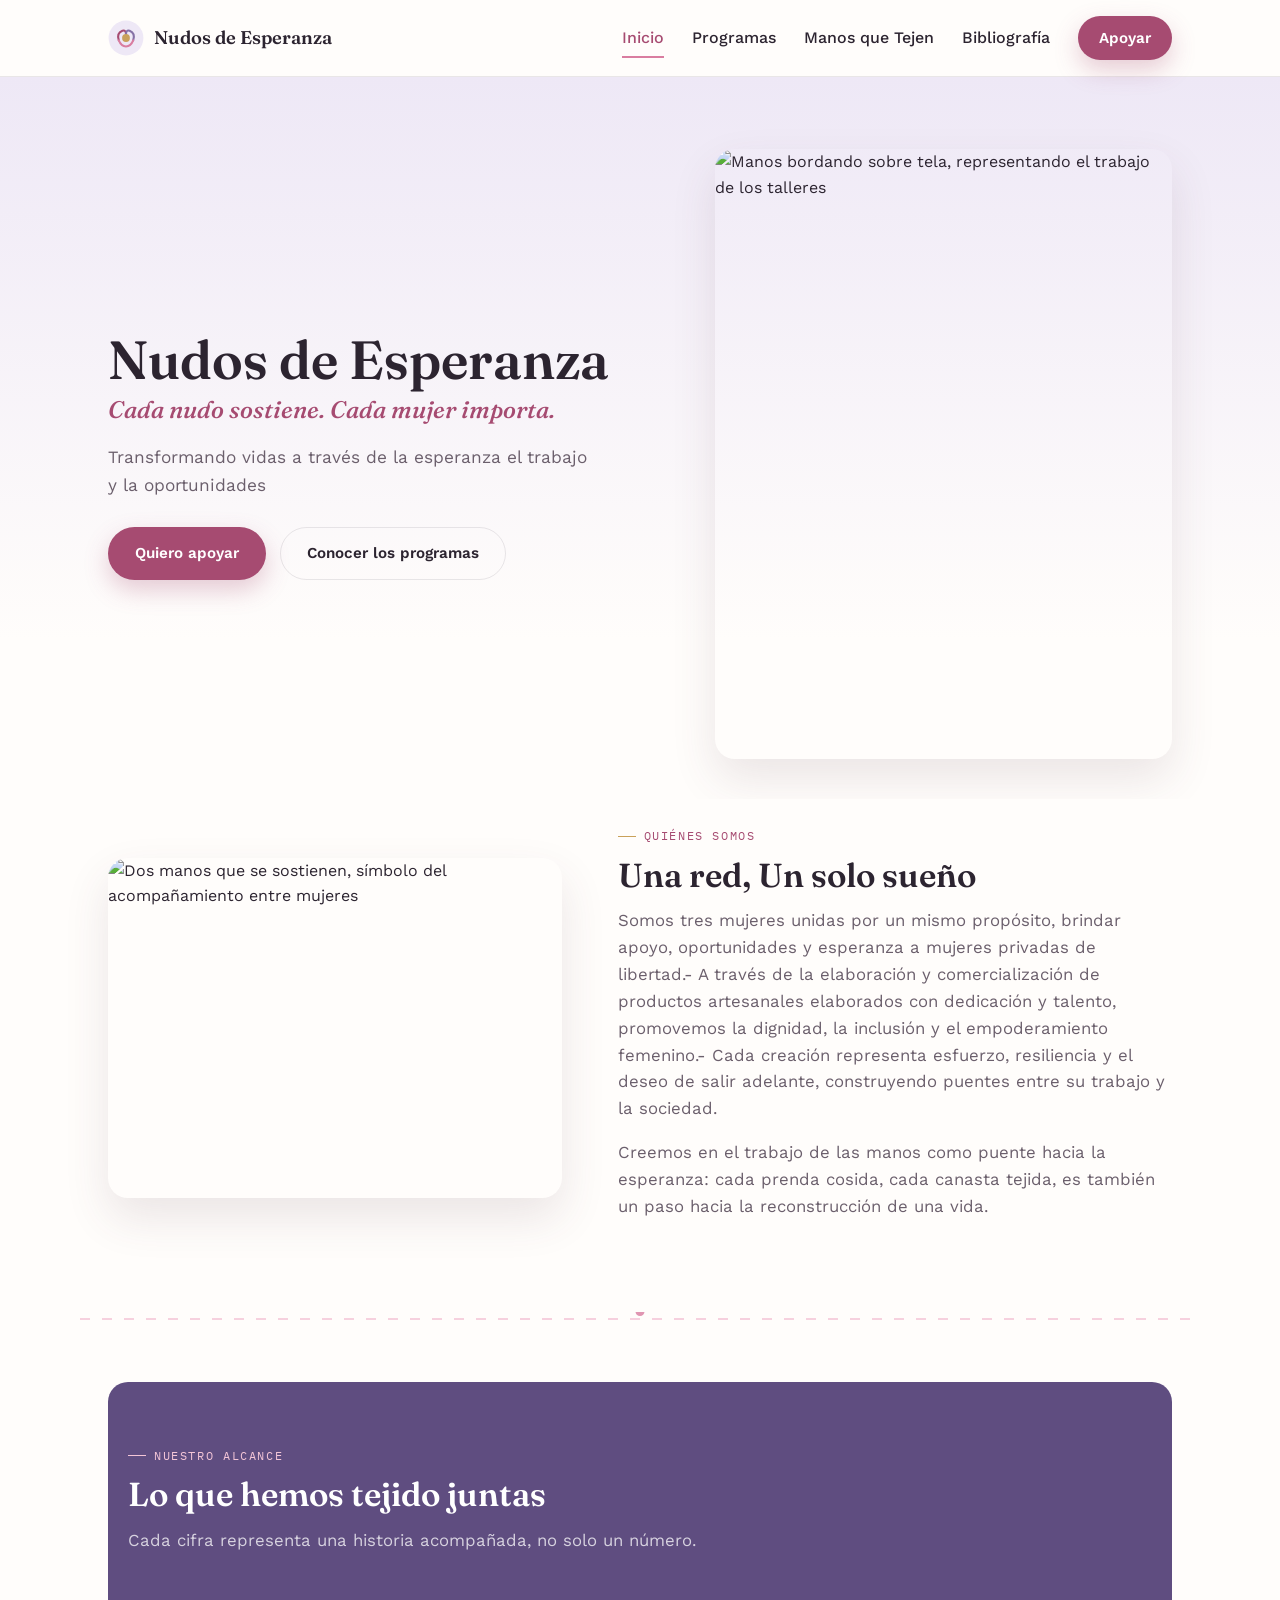
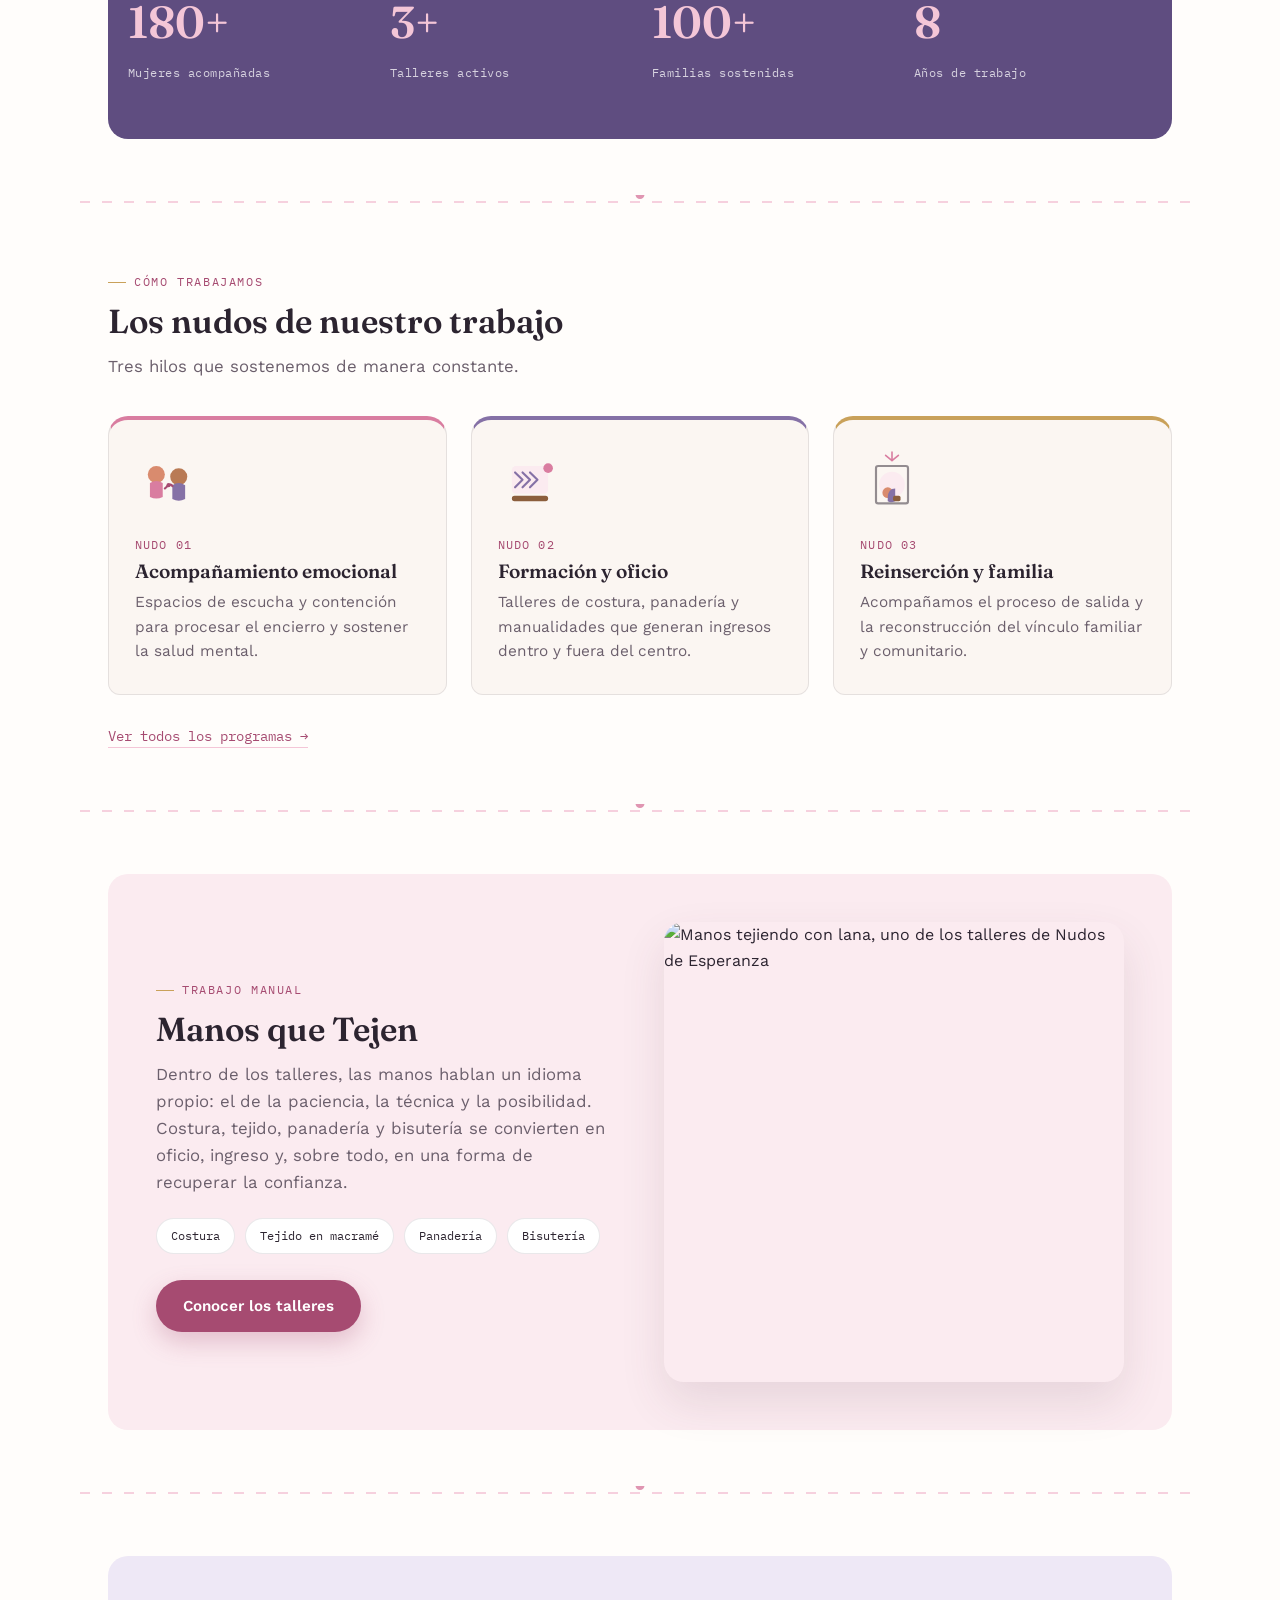
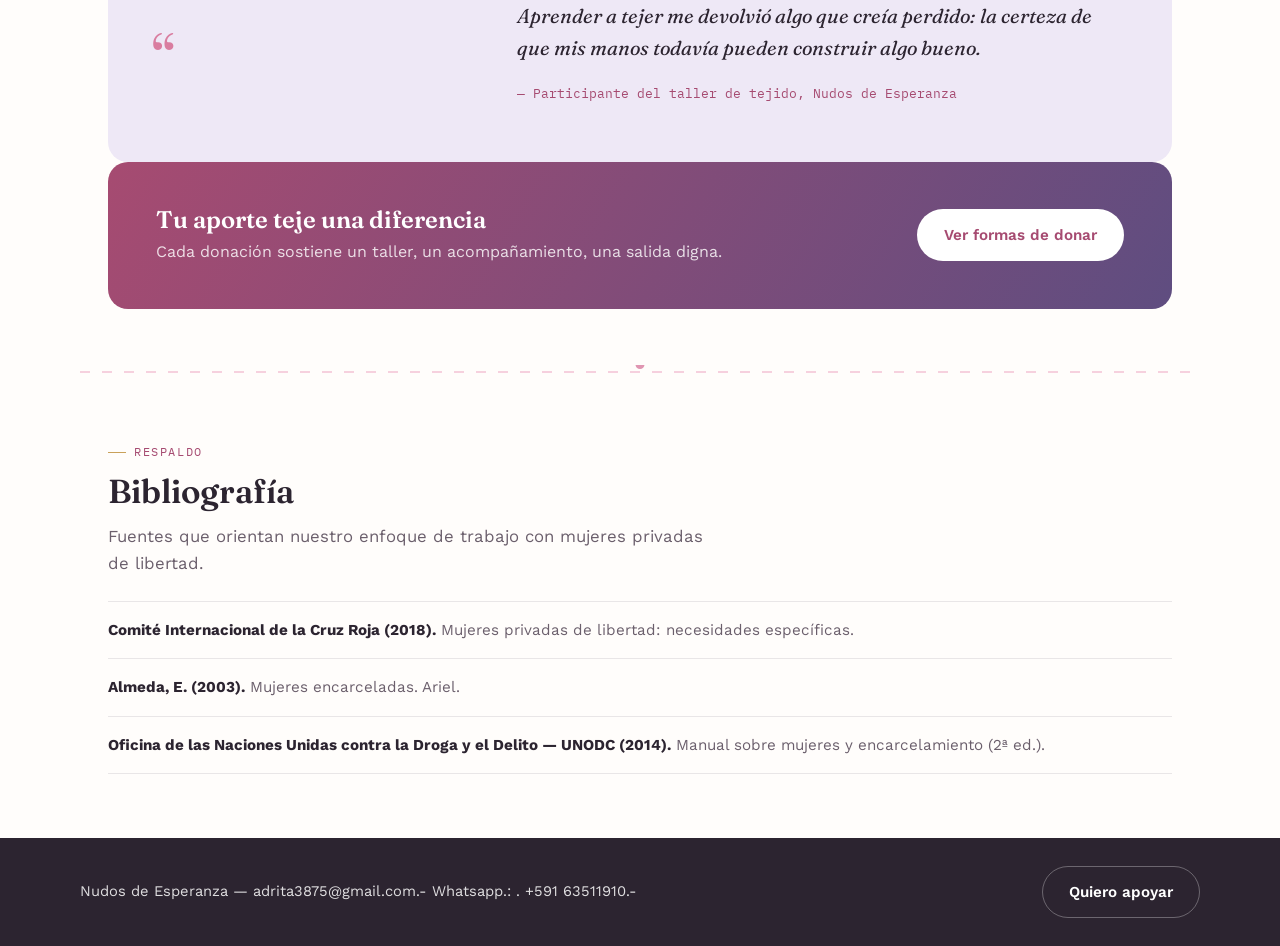
==== index.html @ c2dfce78 "se modifico otras lineas editables" ====
<!DOCTYPE html>
<html lang="es">
<head>
<meta charset="UTF-8">
<meta name="viewport" content="width=device-width, initial-scale=1.0">
<meta name="google-site-verification" content="ce14c3eb5388dcb8" />

<!-- ================================================================ -->
<!-- SEO BASICO: titulo y descripcion que Google muestra en resultados -->
<!-- ================================================================ -->
<title>Nudos de Esperanza | Fundación para mujeres privadas de libertad en Bolivia</title>
<meta name="description" content="Nudos de Esperanza acompaña a mujeres privadas de libertad en Bolivia con apoyo emocional, formación en oficios (costura, tejido, panadería) y reinserción familiar. Conoce nuestros programas y cómo apoyar.">
<meta name="language" content="es">
<link rel="canonical" href="https://estarossaxd.github.io/nudos-de-esperanza/">

<!-- ================================================================ -->
<!-- OPEN GRAPH: vista previa al compartir en WhatsApp/Facebook/etc.   -->
<!-- EDITA AQUI: cambia og:image por una foto propia cuando la tengas  -->
<!-- ================================================================ -->
<meta property="og:type" content="website">
<meta property="og:site_name" content="Nudos de Esperanza">
<meta property="og:title" content="Nudos de Esperanza | Fundación para mujeres privadas de libertad">
<meta property="og:description" content="Acompañamiento emocional, formación en oficios y reinserción familiar para mujeres privadas de libertad en Bolivia.">
<meta property="og:url" content="https://estarossaxd.github.io/nudos-de-esperanza/">
<meta property="og:image" content="https://images.pexels.com/photos/3838680/pexels-photo-3838680.jpeg?auto=compress&cs=tinysrgb&w=1200">
<meta property="og:locale" content="es_BO">

<meta name="twitter:card" content="summary_large_image">
<meta name="twitter:title" content="Nudos de Esperanza">
<meta name="twitter:description" content="Acompañamiento emocional, formación en oficios y reinserción familiar para mujeres privadas de libertad en Bolivia.">
<meta name="twitter:image" content="https://images.pexels.com/photos/3838680/pexels-photo-3838680.jpeg?auto=compress&cs=tinysrgb&w=1200">

<link rel="preconnect" href="https://fonts.googleapis.com">
<link rel="preconnect" href="https://fonts.gstatic.com" crossorigin>
<link href="https://fonts.googleapis.com/css2?family=Fraunces:ital,opsz,wght@0,9..144,400;0,9..144,600;0,9..144,700;1,9..144,500&family=Work+Sans:wght@400;500;600;700&family=IBM+Plex+Mono:wght@500&display=swap" rel="stylesheet">
<link rel="stylesheet" href="styles.css">

<!-- ================================================================ -->
<!-- DATOS ESTRUCTURADOS (JSON-LD): le dice a Google que esto es una   -->
<!-- organizacion sin fines de lucro. No afecta nada visual.            -->
<!-- EDITA AQUI: si tienes redes sociales, agregalas en "sameAs"        -->
<!-- ================================================================ -->
<script type="application/ld+json">
{
  "@context": "https://schema.org",
  "@type": "NGO",
  "name": "Nudos de Esperanza",
  "description": "Fundación que acompaña a mujeres privadas de libertad en Bolivia mediante apoyo emocional, formación en oficios y reinserción familiar.",
  "url": "https://estarossaxd.github.io/nudos-de-esperanza/",
  "areaServed": "Bolivia",
  "sameAs": []
}
</script>
</head>
<body>

<!-- ============================================================ -->
<!-- NAV SUPERIOR (aparece en todas las paginas) -->
<!-- ============================================================ -->
<nav class="topnav">
  <div class="wrap topnav-inner">
    <a href="index.html" class="topnav-logo"><svg class="logo-mark" viewBox="0 0 60 60" xmlns="http://www.w3.org/2000/svg" aria-hidden="true">
        <circle cx="30" cy="30" r="29" fill="var(--morado-tint)"/>
        <path d="M18,34 Q14,22 24,18 Q30,16 30,24" fill="none" stroke="var(--rosa-oscuro)" stroke-width="3.4" stroke-linecap="round"/>
        <path d="M42,34 Q46,22 36,18 Q30,16 30,24" fill="none" stroke="var(--morado)" stroke-width="3.4" stroke-linecap="round"/>
        <circle cx="30" cy="30" r="6.5" fill="var(--hilo)"/>
        <path d="M18,34 Q22,44 30,44 Q38,44 42,34" fill="none" stroke="var(--rosa)" stroke-width="3.4" stroke-linecap="round"/>
      </svg>
      Nudos de Esperanza</a>
    <button class="nav-toggle" aria-label="Abrir menu">
      <span></span><span></span><span></span>
    </button>
    <div class="topnav-links">
      <a href="index.html" class="active">Inicio</a>
      <a href="programas.html">Programas</a>
      <a href="manos.html">Manos que Tejen</a>
      <a href="index.html#bibliografia">Bibliografía</a>
      <a href="#" class="btn btn-primary" onclick="openApoyo(event)" style="padding:9px 20px;">Apoyar</a>
    </div>
  </div>
</nav>

<!-- ============================================================ -->
<!-- HERO -->
<!-- ============================================================ -->
<header class="hero">
  <div class="wrap hero-grid">
    <div>
      <h1>
        <span class="hero-title-main">Nudos de Esperanza</span>
        <span class="hero-title-sub">Cada nudo sostiene. Cada mujer importa.</span>
      </h1>
      <p class="hero-desc">Transformando vidas a través de la esperanza el trabajo y la oportunidades</p>
      <div class="hero-actions">
        <a href="#" class="btn btn-primary" onclick="openApoyo(event)">Quiero apoyar</a>
        <a href="programas.html" class="btn btn-ghost">Conocer los programas</a>
      </div>
    </div>
    <div class="hero-art photo-frame ratio-3-4">
      <!-- Foto: manos bordando sobre tela. Reemplaza el src por tu propia foto cuando la tengas -->
      <img src="https://images.pexels.com/photos/3838680/pexels-photo-3838680.jpeg?auto=compress&cs=tinysrgb&w=900" alt="Manos bordando sobre tela, representando el trabajo de los talleres">
    </div>
  </div>
</header>

<!-- ============================================================ -->
<!-- QUIENES SOMOS -->
<!-- ============================================================ -->
<section class="wrap">
  <div class="somos-grid">
    <div class="somos-art photo-frame ratio-4-3">
      <!-- Foto: dos manos que se sostienen, simbolo del acompañamiento -->
      <img src="https://images.pexels.com/photos/8129311/pexels-photo-8129311.jpeg?auto=compress&cs=tinysrgb&w=900" alt="Dos manos que se sostienen, símbolo del acompañamiento entre mujeres">
    </div>
    <div>
      <span class="eyebrow">Quiénes somos</span>
      <h2 class="section-title">Una red, Un solo sueño</h2>
      <!-- EDITA AQUI: escribe 2-3 parrafos sobre la mision, historia y vision de la organizacion -->
      <p class="section-lede">
        Somos tres mujeres unidas por un mismo propósito, brindar apoyo, oportunidades y esperanza a mujeres privadas de libertad.- 
        A través de la elaboración y comercialización de productos artesanales elaborados con dedicación y talento, promovemos la dignidad, la inclusión y el empoderamiento femenino.- 
        Cada creación representa esfuerzo, resiliencia y el deseo de salir adelante, construyendo puentes entre su trabajo y la sociedad.
      </p>
      <p class="section-lede">
        Creemos en el trabajo de las manos como puente hacia la esperanza: cada prenda cosida,
        cada canasta tejida, es también un paso hacia la reconstrucción de una vida.
      </p>
    </div>
  </div>
</section>

<hr class="divider wrap">

<!-- ============================================================ -->
<!-- IMPACTO EN NUMEROS -->
<!-- ============================================================ -->
<section class="wrap">
  <div class="stats-band wrap" style="max-width:100%;">
    <div class="wrap" style="padding:0 20px;">
      <span class="eyebrow">Nuestro alcance</span>
      <h2 class="section-title">Lo que hemos tejido juntas</h2>
      <p class="section-lede">Cada cifra representa una historia acompañada, no solo un número.</p>
      <div class="stats-grid">
        <!-- EDITA AQUI: actualiza las cifras de impacto -->
        <div class="stat-item">
          <div class="stat-num">180+</div>
          <div class="stat-label">Mujeres acompañadas</div>
        </div>
        <div class="stat-item">
          <div class="stat-num">3+</div>
          <div class="stat-label">Talleres activos</div>
        </div>
        <div class="stat-item">
          <div class="stat-num">100+</div>
          <div class="stat-label">Familias sostenidas</div>
        </div>
        <div class="stat-item">
          <div class="stat-num">8</div>
          <div class="stat-label">Años de trabajo</div>
        </div>
      </div>
    </div>
  </div>
</section>

<hr class="divider wrap">

<!-- ============================================================ -->
<!-- PROGRAMAS (vista previa — la lista completa esta en programas.html) -->
<!-- ============================================================ -->
<section class="wrap" id="programas">
  <span class="eyebrow">Cómo trabajamos</span>
  <h2 class="section-title">Los nudos de nuestro trabajo</h2>
  <p class="section-lede">Tres hilos que sostenemos de manera constante.</p>

  <div class="nudos-grid">

    <div class="nudo-card c1">
      <svg class="nudo-icon" viewBox="0 0 120 120" xmlns="http://www.w3.org/2000/svg">
        <circle cx="40" cy="46" r="16" fill="#D98B6E"/>
        <path d="M28,62 Q40,54 52,62 L52,88 Q40,94 28,88 Z" fill="var(--rosa)"/>
        <circle cx="82" cy="50" r="16" fill="#B97A55"/>
        <path d="M70,66 Q82,58 94,66 L94,92 Q82,98 70,92 Z" fill="var(--morado)"/>
        <path d="M56,72 Q68,60 70,68" fill="none" stroke="var(--rosa-oscuro)" stroke-width="4" stroke-linecap="round"/>
        <circle cx="63" cy="66" r="4" fill="var(--rosa-oscuro)"/>
      </svg>
      <span class="nudo-label">NUDO 01</span>
      <h3>Acompañamiento emocional</h3>
      <!-- EDITA AQUI -->
      <p>Espacios de escucha y contención para procesar el encierro y sostener la salud mental.</p>
    </div>

    <div class="nudo-card c2">
      <svg class="nudo-icon" viewBox="0 0 120 120" xmlns="http://www.w3.org/2000/svg">
        <rect x="26" y="30" width="68" height="52" rx="8" fill="var(--rosa-bebe-tint)"/>
        <path d="M32,42 L46,56 L32,70 M46,42 L60,56 L46,70 M60,42 L74,56 L60,70" fill="none" stroke="var(--morado)" stroke-width="4" stroke-linecap="round" stroke-linejoin="round"/>
        <rect x="26" y="86" width="68" height="10" rx="5" fill="#8B5E3C"/>
        <circle cx="94" cy="34" r="9" fill="var(--rosa)"/>
      </svg>
      <span class="nudo-label">NUDO 02</span>
      <h3>Formación y oficio</h3>
      <!-- EDITA AQUI -->
      <p>Talleres de costura, panadería y manualidades que generan ingresos dentro y fuera del centro.</p>
    </div>

    <div class="nudo-card c3">
      <svg class="nudo-icon" viewBox="0 0 120 120" xmlns="http://www.w3.org/2000/svg">
        <path d="M60,20 L60,4 M60,20 L48,10 M60,20 L72,10" fill="none" stroke="var(--rosa)" stroke-width="3" stroke-linecap="round"/>
        <rect x="30" y="30" width="60" height="70" rx="4" fill="none" stroke="var(--color-texto)" stroke-width="4" opacity="0.5"/>
        <circle cx="60" cy="65" r="24" fill="var(--rosa-bebe-tint)"/>
        <circle cx="52" cy="80" r="10" fill="#D98B6E"/>
        <path d="M52,90 Q52,72 66,72 L66,96 Q58,100 52,96 Z" fill="var(--morado)"/>
        <rect x="62" y="86" width="14" height="10" rx="3" fill="#8B5E3C"/>
      </svg>
      <span class="nudo-label">NUDO 03</span>
      <h3>Reinserción y familia</h3>
      <!-- EDITA AQUI -->
      <p>Acompañamos el proceso de salida y la reconstrucción del vínculo familiar y comunitario.</p>
    </div>

  </div>

  <p style="margin-top:28px;"><a href="programas.html" class="link-arrow">Ver todos los programas →</a></p>
</section>

<hr class="divider wrap">

<!-- ============================================================ -->
<!-- MANOS QUE TEJEN (vista previa — la pagina completa esta en manos.html) -->
<!-- ============================================================ -->
<section class="wrap">
  <div class="manos-band">
    <div>
      <span class="eyebrow">Trabajo manual</span>
      <h2 class="section-title">Manos que Tejen</h2>
      <p class="section-lede">
        Dentro de los talleres, las manos hablan un idioma propio: el de la paciencia, la técnica
        y la posibilidad. Costura, tejido, panadería y bisutería se convierten en oficio, ingreso
        y, sobre todo, en una forma de recuperar la confianza.
      </p>
      <div class="manos-chips">
        <span class="manos-chip">Costura</span>
        <span class="manos-chip">Tejido en macramé</span>
        <span class="manos-chip">Panadería</span>
        <span class="manos-chip">Bisutería</span>
      </div>
      <a href="manos.html" class="btn btn-primary">Conocer los talleres</a>
    </div>
    <div class="manos-art photo-frame ratio-1-1">
      <!-- Foto: manos tejiendo, vitrina de los talleres manuales -->
      <img src="https://images.pexels.com/photos/5709876/pexels-photo-5709876.jpeg?auto=compress&cs=tinysrgb&w=900" alt="Manos tejiendo con lana, uno de los talleres de Nudos de Esperanza">
    </div>
  </div>
</section>

<hr class="divider wrap">

<!-- ============================================================ -->
<!-- TESTIMONIO -->
<!-- ============================================================ -->
<section class="wrap">
  <div class="testimonio-card">
    <div class="testimonio-mark">“</div>
    <div>
      <!-- EDITA AQUI: reemplaza con un testimonio real (con consentimiento y anonimato si es necesario) -->
      <p class="testimonio-quote">Aprender a tejer me devolvió algo que creía perdido: la certeza de que mis manos todavía pueden construir algo bueno.</p>
      <p class="testimonio-attr">— Participante del taller de tejido, Nudos de Esperanza</p>
    </div>
  </div>
</section>

<!-- ============================================================ -->
<!-- CTA BAND -->
<!-- ============================================================ -->
<section class="wrap">
  <div class="cta-band">
    <div>
      <h2>Tu aporte teje una diferencia</h2>
      <p>Cada donación sostiene un taller, un acompañamiento, una salida digna.</p>
    </div>
    <a href="#" class="btn btn-primary" onclick="openApoyo(event)">Ver formas de donar</a>
  </div>
</section>

<hr class="divider wrap">

<!-- ============================================================ -->
<!-- BIBLIOGRAFIA -->
<!-- ============================================================ -->
<section class="wrap biblio" id="bibliografia">
  <span class="eyebrow">Respaldo</span>
  <h2 class="section-title">Bibliografía</h2>
  <p class="section-lede">Fuentes que orientan nuestro enfoque de trabajo con mujeres privadas de libertad.</p>
  <ul>
    <!-- EDITA AQUI: agrega o quita lineas <li> con tus fuentes en formato APA -->
    <li><strong>Comité Internacional de la Cruz Roja (2018).</strong> Mujeres privadas de libertad: necesidades específicas.</li>
    <li><strong>Almeda, E. (2003).</strong> Mujeres encarceladas. Ariel.</li>
    <li><strong>Oficina de las Naciones Unidas contra la Droga y el Delito — UNODC (2014).</strong> Manual sobre mujeres y encarcelamiento (2ª ed.).</li>
  </ul>
</section>

<!-- ============================================================ -->
<!-- FOOTER -->
<!-- ============================================================ -->
<footer>
  <div class="wrap footer-row">
    <!-- EDITA AQUI: correo o telefono de contacto -->
    <span>Nudos de Esperanza — adrita3875@gmail.com.- Whatsapp.: . +591 63511910.-</span>
    <a href="#" class="btn btn-ghost" onclick="openApoyo(event)">Quiero apoyar</a>
  </div>
</footer>

<!-- ============================================================ -->
<!-- MODAL: DONACIONES — pestañas Bolivia / Internacional          -->
<!-- ============================================================ -->
<div class="modal-overlay" id="apoyoModal" onclick="if(event.target===this) closeApoyo()">
  <div class="modal-box">
    <button class="modal-close" onclick="closeApoyo()" aria-label="Cerrar">&times;</button>
    <span class="eyebrow">Apoya la causa</span>
    <h2>Elige cómo donar</h2>
    <p class="section-lede">Cualquier aporte, grande o pequeño, sostiene nuestros programas.</p>

    <div class="tabs">
      <button class="tab-btn active" data-tab="bolivia" type="button">Desde Bolivia</button>
      <button class="tab-btn" data-tab="internacional" type="button">Desde el exterior</button>
    </div>

    <!-- ================================================ -->
    <!-- PESTAÑA 1: DONACIONES DESDE BOLIVIA (QR + cuenta bancaria) -->
    <!-- ================================================ -->
    <div class="tab-panel active" data-tab="bolivia">

      <!-- ================================================ -->
      <!-- ZONA EDITABLE #1: IMAGEN DEL QR (cuenta local)    -->
      <!-- Guarda tu imagen QR como "qr.png" en esta misma    -->
      <!-- carpeta y reemplaza el archivo. No toques el resto -->
      <!-- ================================================ -->
      <div class="qr-box">
        <img src="qr.jpg" alt="Código QR para donar desde Bolivia" onerror="this.style.display='none'; this.parentElement.innerHTML='<span style=&quot;font-size:0.75rem;color:#888;font-family:IBM Plex Mono, monospace; text-align:center;&quot;>Aquí va tu imagen<br>qr.png</span>'">
      </div>

      <!-- ================================================ -->
      <!-- ZONA EDITABLE #2: CUENTA BANCARIA LOCAL           -->
      <!-- Cambia solo el texto entre las etiquetas <span>    -->
      <!-- IMPORTANTE: esta misma info tambien esta en        -->
      <!-- programas.html y manos.html — cambia LOS TRES      -->
      <!-- archivos igual                                      -->
      <!-- ================================================ -->
      <div class="cuenta-item">
        <span class="eyebrow">Banco</span>
        <span class="valor">Banco Unión</span>
      </div>
      <div class="cuenta-item">
        <span class="eyebrow">Titular de la cuenta</span>
        <span class="valor">Fundación Nudos de Esperanza</span>
      </div>
      <div class="cuenta-item">
        <span class="eyebrow">Número de cuenta</span>
        <span class="valor">0000-0000-0000-0000</span>
        <button class="copy-btn" data-copy="0000-0000-0000-0000" type="button">Copiar número</button>
      </div>
      <!-- FIN ZONA EDITABLE #2 -->

      <p class="modal-note">También puedes donar en efectivo directamente en nuestras oficinas. Escríbenos a contacto@nudosdeesperanza.org para coordinar.</p>
    </div>

    <!-- ================================================ -->
    <!-- PESTAÑA 2: DONACIONES DESDE EL EXTERIOR (QR PayPal) -->
    <!-- ================================================ -->
    <div class="tab-panel" data-tab="internacional">

      <!-- ================================================ -->
      <!-- ZONA EDITABLE #3: IMAGEN DEL QR DE PAYPAL          -->
      <!-- Guarda tu imagen QR como "qr-paypal.png" en esta   -->
      <!-- misma carpeta y reemplaza el archivo.               -->
      <!-- ================================================ -->
      <div class="qr-box">
        <img src="qr-paypal.png" alt="Código QR de PayPal para donar desde el exterior" onerror="this.style.display='none'; this.parentElement.innerHTML='<span style=&quot;font-size:0.75rem;color:#888;font-family:IBM Plex Mono, monospace; text-align:center;&quot;>Aquí va tu imagen<br>qr-paypal.png</span>'">
      </div>

      <!-- ================================================ -->
      <!-- ZONA EDITABLE #4: ENLACE Y CORREO DE PAYPAL        -->
      <!-- Cambia solo el texto/enlace entre las etiquetas    -->
      <!-- IMPORTANTE: esta misma info tambien esta en        -->
      <!-- programas.html y manos.html — cambia LOS TRES      -->
      <!-- archivos igual                                      -->
      <!-- ================================================ -->
      <div class="cuenta-item">
        <span class="eyebrow">Plataforma</span>
        <span class="valor">PayPal</span>
      </div>
      <div class="cuenta-item">
        <span class="eyebrow">Correo asociado</span>
        <span class="valor">donaciones@nudosdeesperanza.org</span>
        <button class="copy-btn" data-copy="adrita3875@gmail.com" type="button">Copiar correo</button>
      </div>
      <div class="cuenta-item">
        <span class="eyebrow">Enlace directo</span>
        <a class="valor" href="https://www.paypal.com/donate" target="_blank" rel="noopener">paypal.com/donate/nudosdeesperanza</a>
      </div>
      <!-- FIN ZONA EDITABLE #4 -->

      <p class="modal-note">Ideal para donantes fuera de Bolivia. PayPal convierte automáticamente tu moneda local.</p>
    </div>

  </div>
</div>

<script src="script.js"></script>
</body>
</html>
---- styles.css ----
/* =============================================================
   NUDOS DE ESPERANZA — Hoja de estilos
   Paleta: rosa polvo + morado suave + toques dorado-hilo
   Tipografia: Fraunces (display) / Work Sans (cuerpo) / IBM Plex Mono (etiquetas)
   ============================================================= */

:root {
  --rosa: #d97da0;
  --rosa-oscuro: #a64b71;
  --rosa-bebe: #f4c6d7;
  --rosa-bebe-tint: #fbebf0;
  --morado: #8571a6;
  --morado-oscuro: #5f4d80;
  --morado-tint: #eee8f6;
  --hilo: #c9a15a;
  --color-texto: #2c2430;
  --color-texto-suave: #6b5f6c;
  --color-fondo: #fffdfb;
  --color-fondo-alt: #fbf6f2;
  --borde: rgba(44, 36, 48, 0.1);
  --sombra: 0 20px 45px rgba(93, 55, 74, 0.12);
  --radio: 20px;
  --radio-sm: 12px;
}

* { box-sizing: border-box; }

html { scroll-behavior: smooth; }

body {
  margin: 0;
  background: var(--color-fondo);
  color: var(--color-texto);
  font-family: "Work Sans", sans-serif;
  font-size: 16px;
  line-height: 1.6;
  -webkit-font-smoothing: antialiased;
}

h1, h2, h3 {
  font-family: "Fraunces", serif;
  font-weight: 600;
  margin: 0 0 0.4em;
  color: var(--color-texto);
  line-height: 1.15;
}

p { margin: 0 0 1em; }

a { color: var(--rosa-oscuro); text-decoration: none; }

img { max-width: 100%; display: block; }

.wrap {
  max-width: 1120px;
  margin: 0 auto;
  padding: 0 28px;
}

/* -------------------------------------------------- */
/* Elementos de marca: eyebrow + divisor de hilo       */
/* -------------------------------------------------- */
.eyebrow {
  display: inline-flex;
  align-items: center;
  gap: 8px;
  font-family: "IBM Plex Mono", monospace;
  font-size: 0.72rem;
  letter-spacing: 0.14em;
  text-transform: uppercase;
  color: var(--rosa-oscuro);
  margin-bottom: 10px;
}

.eyebrow::before {
  content: "";
  width: 18px;
  height: 1px;
  background: var(--hilo);
}

.section-title { font-size: clamp(1.7rem, 2.6vw, 2.4rem); }

.section-lede {
  max-width: 620px;
  color: var(--color-texto-suave);
  font-size: 1.05rem;
}

/* Divisor "de hilo": una linea punteada que imita una puntada de bordado */
.divider {
  border: none;
  height: 14px;
  margin: 56px auto;
  background-image: repeating-linear-gradient(
    to right,
    var(--rosa-bebe) 0 10px,
    transparent 10px 22px
  );
  background-position: center;
  background-repeat: repeat-x;
  background-size: auto 2px;
  position: relative;
  opacity: 0.8;
}
.divider::before {
  content: "";
  position: absolute;
  left: 50%;
  top: -5px;
  transform: translateX(-50%);
  width: 9px;
  height: 9px;
  border-radius: 50%;
  background: var(--rosa);
}

/* -------------------------------------------------- */
/* Botones                                             */
/* -------------------------------------------------- */
.btn {
  display: inline-flex;
  align-items: center;
  gap: 8px;
  font-family: "Work Sans", sans-serif;
  font-weight: 600;
  font-size: 0.95rem;
  padding: 13px 26px;
  border-radius: 999px;
  cursor: pointer;
  border: 1px solid transparent;
  transition: transform 0.15s ease, box-shadow 0.15s ease, background 0.15s ease, color 0.15s ease;
  white-space: nowrap;
}
.btn-primary {
  background: var(--rosa-oscuro);
  color: #fff;
  box-shadow: 0 10px 24px rgba(166, 75, 113, 0.28);
}
.btn-primary:hover { transform: translateY(-2px); box-shadow: 0 14px 30px rgba(166, 75, 113, 0.36); }
.btn-ghost {
  background: transparent;
  color: var(--color-texto);
  border-color: var(--borde);
}
.btn-ghost:hover { border-color: var(--rosa-oscuro); color: var(--rosa-oscuro); }

.link-arrow {
  font-family: "IBM Plex Mono", monospace;
  font-size: 0.85rem;
  color: var(--rosa-oscuro);
  border-bottom: 1px solid var(--rosa-bebe);
  padding-bottom: 2px;
}
.link-arrow:hover { border-color: var(--rosa-oscuro); }

/* -------------------------------------------------- */
/* Nav superior                                        */
/* -------------------------------------------------- */
.topnav {
  position: sticky;
  top: 0;
  z-index: 40;
  background: rgba(255, 253, 251, 0.92);
  backdrop-filter: blur(8px);
  border-bottom: 1px solid var(--borde);
}
.topnav-inner {
  display: flex;
  align-items: center;
  justify-content: space-between;
  padding: 16px 28px;
}
.topnav-logo {
  display: inline-flex;
  align-items: center;
  gap: 10px;
  font-family: "Fraunces", serif;
  font-weight: 600;
  font-size: 1.15rem;
  color: var(--color-texto);
  line-height: 1.1;
}
.logo-mark {
  width: 36px;
  height: 36px;
  flex-shrink: 0;
}

/* -------------------------------------------------- */
/* Fotografias: marco redondeado + sombra (estilo Alalay) */
/* -------------------------------------------------- */
.photo-frame {
  border-radius: var(--radio);
  overflow: hidden;
  box-shadow: var(--sombra);
  position: relative;
}
.photo-frame img {
  width: 100%;
  height: 100%;
  object-fit: cover;
  display: block;
}
.photo-frame.ratio-1-1 { aspect-ratio: 1 / 1; }
.photo-frame.ratio-4-3 { aspect-ratio: 4 / 3; }
.photo-frame.ratio-3-4 { aspect-ratio: 3 / 4; }
.topnav-links {
  display: flex;
  align-items: center;
  gap: 28px;
  font-weight: 500;
}
.topnav-links a:not(.btn) {
  color: var(--color-texto);
  position: relative;
  padding: 4px 0;
}
.topnav-links a:not(.btn)::after {
  content: "";
  position: absolute;
  left: 0; bottom: -3px;
  width: 0; height: 2px;
  background: var(--rosa);
  transition: width 0.2s ease;
}
.topnav-links a:not(.btn):hover::after,
.topnav-links a.active::after { width: 100%; }
.topnav-links a.active { color: var(--rosa-oscuro); }

.nav-toggle {
  display: none;
  background: none;
  border: none;
  cursor: pointer;
  padding: 6px;
}
.nav-toggle span {
  display: block;
  width: 24px;
  height: 2px;
  background: var(--color-texto);
  margin: 5px 0;
  transition: transform 0.2s ease, opacity 0.2s ease;
}

/* -------------------------------------------------- */
/* Hero                                                */
/* -------------------------------------------------- */
.hero {
  background: linear-gradient(180deg, var(--morado-tint) 0%, var(--color-fondo) 78%);
  padding: 72px 0 40px;
  overflow: hidden;
}
.hero-grid {
  display: grid;
  grid-template-columns: 1.1fr 0.9fr;
  gap: 48px;
  align-items: center;
}
.hero-title-main {
  display: block;
  font-size: clamp(2.2rem, 4.2vw, 3.4rem);
}
.hero-title-sub {
  display: block;
  font-style: italic;
  font-weight: 500;
  color: var(--rosa-oscuro);
  font-size: clamp(1.1rem, 2vw, 1.5rem);
  margin-top: 6px;
}
.hero-desc {
  max-width: 480px;
  color: var(--color-texto-suave);
  font-size: 1.08rem;
  margin-top: 20px;
}
.hero-actions {
  display: flex;
  gap: 14px;
  margin-top: 28px;
  flex-wrap: wrap;
}
.hero-art svg { width: 100%; height: auto; }

/* -------------------------------------------------- */
/* Quienes somos                                       */
/* -------------------------------------------------- */
.somos-grid {
  display: grid;
  grid-template-columns: 0.9fr 1.1fr;
  gap: 56px;
  align-items: center;
  padding: 20px 0;
}
.somos-art svg { width: 100%; height: auto; }

/* -------------------------------------------------- */
/* Estadisticas / impacto (estilo "Alcances")          */
/* -------------------------------------------------- */
.stats-band {
  background: var(--morado-oscuro);
  color: #fff;
  padding: 56px 0;
  border-radius: var(--radio);
}
.stats-band .eyebrow { color: var(--rosa-bebe); }
.stats-band .eyebrow::before { background: var(--rosa-bebe); }
.stats-band h2 { color: #fff; }
.stats-band .section-lede { color: rgba(255,255,255,0.75); }
.stats-grid {
  margin-top: 32px;
  display: grid;
  grid-template-columns: repeat(4, 1fr);
  gap: 24px;
}
.stat-item { text-align: left; }
.stat-num {
  font-family: "Fraunces", serif;
  font-size: clamp(2.1rem, 3.5vw, 2.8rem);
  color: var(--rosa-bebe);
  font-weight: 600;
}
.stat-label {
  font-family: "IBM Plex Mono", monospace;
  font-size: 0.78rem;
  letter-spacing: 0.04em;
  color: rgba(255,255,255,0.75);
  margin-top: 6px;
}

/* -------------------------------------------------- */
/* Nudos / programas cards                             */
/* -------------------------------------------------- */
.nudos-grid {
  margin-top: 36px;
  display: grid;
  grid-template-columns: repeat(3, 1fr);
  gap: 24px;
}
.nudo-card {
  background: var(--color-fondo-alt);
  border: 1px solid var(--borde);
  border-radius: var(--radio);
  padding: 30px 26px;
  position: relative;
  transition: transform 0.2s ease, box-shadow 0.2s ease;
}
.nudo-card:hover { transform: translateY(-4px); box-shadow: var(--sombra); }
.nudo-icon { width: 64px; height: 64px; margin-bottom: 14px; }
.nudo-label {
  font-family: "IBM Plex Mono", monospace;
  font-size: 0.72rem;
  letter-spacing: 0.1em;
  color: var(--rosa-oscuro);
  display: block;
  margin-bottom: 6px;
}
.nudo-card h3 { font-size: 1.2rem; }
.nudo-card p { color: var(--color-texto-suave); font-size: 0.96rem; margin-bottom: 0; }
.nudo-card.c1 { border-top: 4px solid var(--rosa); border-radius: var(--radio) var(--radio) var(--radio-sm) var(--radio-sm); }
.nudo-card.c2 { border-top: 4px solid var(--morado); border-radius: var(--radio) var(--radio) var(--radio-sm) var(--radio-sm); }
.nudo-card.c3 { border-top: 4px solid var(--hilo); border-radius: var(--radio) var(--radio) var(--radio-sm) var(--radio-sm); }

/* -------------------------------------------------- */
/* Manos — vitrina de talleres manuales (preview)      */
/* -------------------------------------------------- */
.manos-band {
  display: grid;
  grid-template-columns: 1fr 1fr;
  gap: 48px;
  align-items: center;
  background: var(--rosa-bebe-tint);
  border-radius: var(--radio);
  padding: 48px;
}
.manos-band .section-lede { max-width: 100%; }
.manos-chips {
  display: flex;
  flex-wrap: wrap;
  gap: 10px;
  margin: 22px 0 26px;
}
.manos-chip {
  font-family: "IBM Plex Mono", monospace;
  font-size: 0.78rem;
  background: #fff;
  border: 1px solid var(--borde);
  padding: 7px 14px;
  border-radius: 999px;
  color: var(--color-texto);
}
.manos-art svg { width: 100%; height: auto; }

/* -------------------------------------------------- */
/* Testimonios                                         */
/* -------------------------------------------------- */
.testimonio-card {
  background: var(--morado-tint);
  border-radius: var(--radio);
  padding: 44px;
  display: grid;
  grid-template-columns: 0.35fr 0.65fr;
  gap: 36px;
  align-items: center;
}
.testimonio-mark {
  font-family: "Fraunces", serif;
  font-size: 4rem;
  color: var(--rosa);
  line-height: 1;
}
.testimonio-quote {
  font-family: "Fraunces", serif;
  font-style: italic;
  font-size: 1.25rem;
  color: var(--color-texto);
}
.testimonio-attr {
  margin-top: 16px;
  font-family: "IBM Plex Mono", monospace;
  font-size: 0.8rem;
  color: var(--rosa-oscuro);
}

/* -------------------------------------------------- */
/* CTA band                                            */
/* -------------------------------------------------- */
.cta-band {
  background: linear-gradient(120deg, var(--rosa-oscuro), var(--morado-oscuro));
  color: #fff;
  border-radius: var(--radio);
  padding: 44px 48px;
  display: flex;
  align-items: center;
  justify-content: space-between;
  gap: 24px;
  flex-wrap: wrap;
}
.cta-band h2 { color: #fff; margin-bottom: 6px; }
.cta-band p { color: rgba(255,255,255,0.82); margin: 0; }
.cta-band .btn-primary { background: #fff; color: var(--rosa-oscuro); box-shadow: none; }
.cta-band .btn-primary:hover { background: var(--rosa-bebe-tint); }

/* -------------------------------------------------- */
/* Bibliografia                                        */
/* -------------------------------------------------- */
.biblio ul { list-style: none; padding: 0; margin: 24px 0 0; }
.biblio li {
  padding: 16px 0;
  border-top: 1px solid var(--borde);
  color: var(--color-texto-suave);
  font-size: 0.95rem;
}
.biblio li:last-child { border-bottom: 1px solid var(--borde); }
.biblio li b, .biblio li strong { color: var(--color-texto); }

/* -------------------------------------------------- */
/* Footer                                              */
/* -------------------------------------------------- */
footer {
  background: var(--color-texto);
  color: rgba(255,255,255,0.85);
  margin-top: 64px;
}
.footer-row {
  display: flex;
  align-items: center;
  justify-content: space-between;
  gap: 16px;
  padding: 28px 0;
  flex-wrap: wrap;
  font-size: 0.92rem;
}
footer .btn-ghost { color: #fff; border-color: rgba(255,255,255,0.3); }
footer .btn-ghost:hover { border-color: var(--rosa-bebe); color: var(--rosa-bebe); }

/* -------------------------------------------------- */
/* Modal de apoyo / donaciones (con pestanas Bolivia / Internacional) */
/* -------------------------------------------------- */
.modal-overlay {
  position: fixed;
  inset: 0;
  background: rgba(44, 36, 48, 0.55);
  display: none;
  align-items: center;
  justify-content: center;
  padding: 20px;
  z-index: 100;
}
.modal-overlay.open { display: flex; }
.modal-box {
  background: #fff;
  border-radius: var(--radio);
  padding: 36px;
  max-width: 460px;
  width: 100%;
  max-height: 90vh;
  overflow-y: auto;
  position: relative;
  box-shadow: 0 30px 60px rgba(44, 36, 48, 0.3);
}
.modal-close {
  position: absolute;
  top: 18px; right: 18px;
  background: var(--color-fondo-alt);
  border: none;
  width: 34px; height: 34px;
  border-radius: 50%;
  font-size: 1.3rem;
  line-height: 1;
  cursor: pointer;
  color: var(--color-texto-suave);
}
.modal-close:hover { background: var(--rosa-bebe-tint); color: var(--rosa-oscuro); }

.tabs {
  display: flex;
  gap: 6px;
  background: var(--color-fondo-alt);
  border-radius: 999px;
  padding: 4px;
  margin: 20px 0 24px;
}
.tab-btn {
  flex: 1;
  border: none;
  background: transparent;
  padding: 10px 12px;
  border-radius: 999px;
  font-family: "Work Sans", sans-serif;
  font-weight: 600;
  font-size: 0.85rem;
  cursor: pointer;
  color: var(--color-texto-suave);
  transition: background 0.15s ease, color 0.15s ease;
}
.tab-btn.active {
  background: var(--rosa-oscuro);
  color: #fff;
}
.tab-panel { display: none; }
.tab-panel.active { display: block; }

.qr-box {
  width: 190px;
  height: 190px;
  margin: 0 auto 20px;
  border-radius: var(--radio-sm);
  border: 1.5px dashed var(--rosa-bebe);
  display: flex;
  align-items: center;
  justify-content: center;
  overflow: hidden;
  background: var(--color-fondo-alt);
}
.qr-box img { width: 100%; height: 100%; object-fit: contain; }

.cuenta-item {
  display: flex;
  flex-direction: column;
  gap: 3px;
  padding: 12px 0;
  border-top: 1px solid var(--borde);
}
.cuenta-item:last-child { padding-bottom: 0; }
.cuenta-item .eyebrow { margin-bottom: 0; }
.cuenta-item .valor { font-weight: 600; font-size: 1rem; }

.copy-btn {
  margin-top: 4px;
  align-self: flex-start;
  background: none;
  border: none;
  font-family: "IBM Plex Mono", monospace;
  font-size: 0.72rem;
  color: var(--rosa-oscuro);
  cursor: pointer;
  padding: 0;
  text-decoration: underline;
}

.modal-note {
  margin-top: 18px;
  font-size: 0.82rem;
  color: var(--color-texto-suave);
  background: var(--morado-tint);
  padding: 12px 14px;
  border-radius: var(--radio-sm);
}

/* -------------------------------------------------- */
/* Pagina interna generica (programas.html / manos.html) */
/* -------------------------------------------------- */
.page-hero {
  background: var(--morado-tint);
  padding: 64px 0 48px;
  text-align: left;
}
.page-hero .section-lede { max-width: 680px; }

.detalle-grid {
  display: grid;
  grid-template-columns: 0.4fr 0.6fr;
  gap: 40px;
  padding: 48px 0;
  align-items: start;
  border-top: 1px solid var(--borde);
}
.detalle-grid:first-of-type { border-top: none; }
.detalle-num {
  font-family: "Fraunces", serif;
  font-style: italic;
  font-size: 3rem;
  color: var(--rosa-bebe);
}
.detalle-grid h3 { font-size: 1.4rem; }
.detalle-list {
  margin: 16px 0 0;
  padding: 0;
  list-style: none;
}
.detalle-list li {
  padding-left: 22px;
  position: relative;
  margin-bottom: 10px;
  color: var(--color-texto-suave);
}
.detalle-list li::before {
  content: "";
  position: absolute;
  left: 0; top: 9px;
  width: 8px; height: 8px;
  border-radius: 50%;
  background: var(--rosa);
}

.galeria-grid {
  display: grid;
  grid-template-columns: repeat(4, 1fr);
  gap: 20px;
  margin-top: 32px;
}
.galeria-item {
  background: var(--color-fondo-alt);
  border: 1px solid var(--borde);
  border-radius: var(--radio-sm);
  aspect-ratio: 4/3;
  overflow: hidden;
  position: relative;
}
.galeria-item svg { width: 100%; height: 100%; }
.galeria-item img { width: 100%; height: 100%; object-fit: cover; display: block; transition: transform 0.3s ease; }
.galeria-item:hover img { transform: scale(1.06); }
.galeria-item span {
  position: absolute;
  left: 0; right: 0; bottom: 0;
  padding: 10px 14px;
  background: linear-gradient(0deg, rgba(44,36,48,0.72), transparent);
  color: #fff;
  font-family: "IBM Plex Mono", monospace;
  font-size: 0.72rem;
  letter-spacing: 0.06em;
  text-transform: uppercase;
}

/* Miniatura de foto junto a cada nudo/detalle numerado */
.detalle-photo {
  border-radius: var(--radio-sm);
  overflow: hidden;
  box-shadow: var(--sombra);
  aspect-ratio: 4/3;
  margin-top: 16px;
}
.detalle-photo img { width: 100%; height: 100%; object-fit: cover; display: block; }

.horario-table {
  width: 100%;
  border-collapse: collapse;
  margin-top: 24px;
  font-size: 0.95rem;
}
.horario-table th, .horario-table td {
  text-align: left;
  padding: 12px 14px;
  border-bottom: 1px solid var(--borde);
}
.horario-table th {
  font-family: "IBM Plex Mono", monospace;
  font-size: 0.72rem;
  letter-spacing: 0.06em;
  text-transform: uppercase;
  color: var(--rosa-oscuro);
}

/* -------------------------------------------------- */
/* Responsive                                          */
/* -------------------------------------------------- */
@media (max-width: 860px) {
  .hero-grid, .somos-grid, .manos-band, .testimonio-card, .detalle-grid {
    grid-template-columns: 1fr;
  }
  .hero-art, .somos-art { order: -1; max-width: 280px; margin: 0 auto; }
  .stats-grid { grid-template-columns: repeat(2, 1fr); }
  .nudos-grid { grid-template-columns: 1fr; }
  .galeria-grid { grid-template-columns: repeat(2, 1fr); }
  .detalle-grid > div:first-child { display: flex; align-items: center; gap: 16px; }
  .detalle-photo { width: 120px; flex-shrink: 0; margin-top: 0; }
  .cta-band { flex-direction: column; align-items: flex-start; }

  .nav-toggle { display: block; }
  .topnav-links {
    position: absolute;
    top: 100%; left: 0; right: 0;
    background: var(--color-fondo);
    border-bottom: 1px solid var(--borde);
    flex-direction: column;
    align-items: flex-start;
    padding: 20px 28px 26px;
    gap: 16px;
    display: none;
  }
  .topnav-links.open { display: flex; }
  .topnav-inner { position: relative; }
}

@media (max-width: 560px) {
  .stats-grid { grid-template-columns: 1fr 1fr; }
  .testimonio-card { padding: 30px; }
  .testimonio-mark { font-size: 3rem; }
  .cta-band, .manos-band { padding: 32px 24px; }
  .modal-box { padding: 26px; }
  .galeria-grid { grid-template-columns: 1fr; }
}

@media (prefers-reduced-motion: reduce) {
  * { transition: none !important; scroll-behavior: auto !important; }
}

:focus-visible {
  outline: 2px solid var(--rosa-oscuro);
  outline-offset: 3px;
}
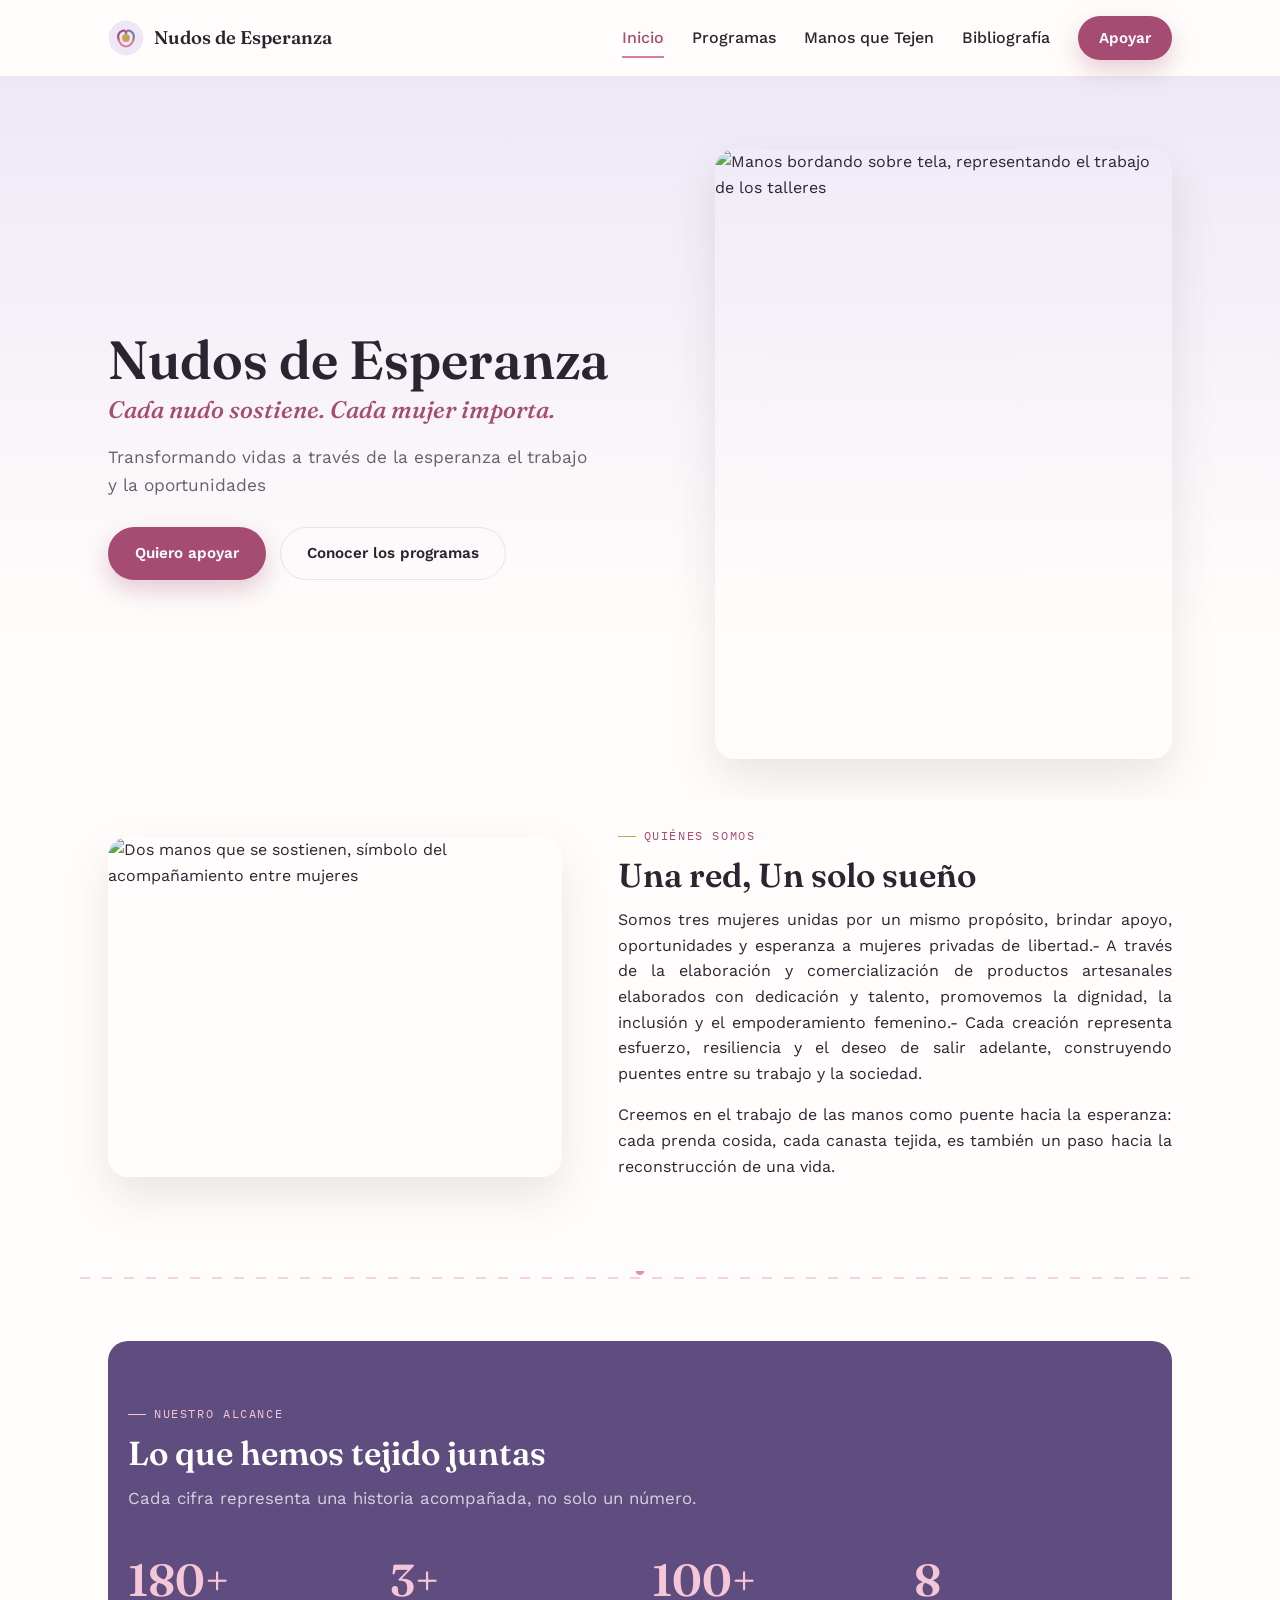
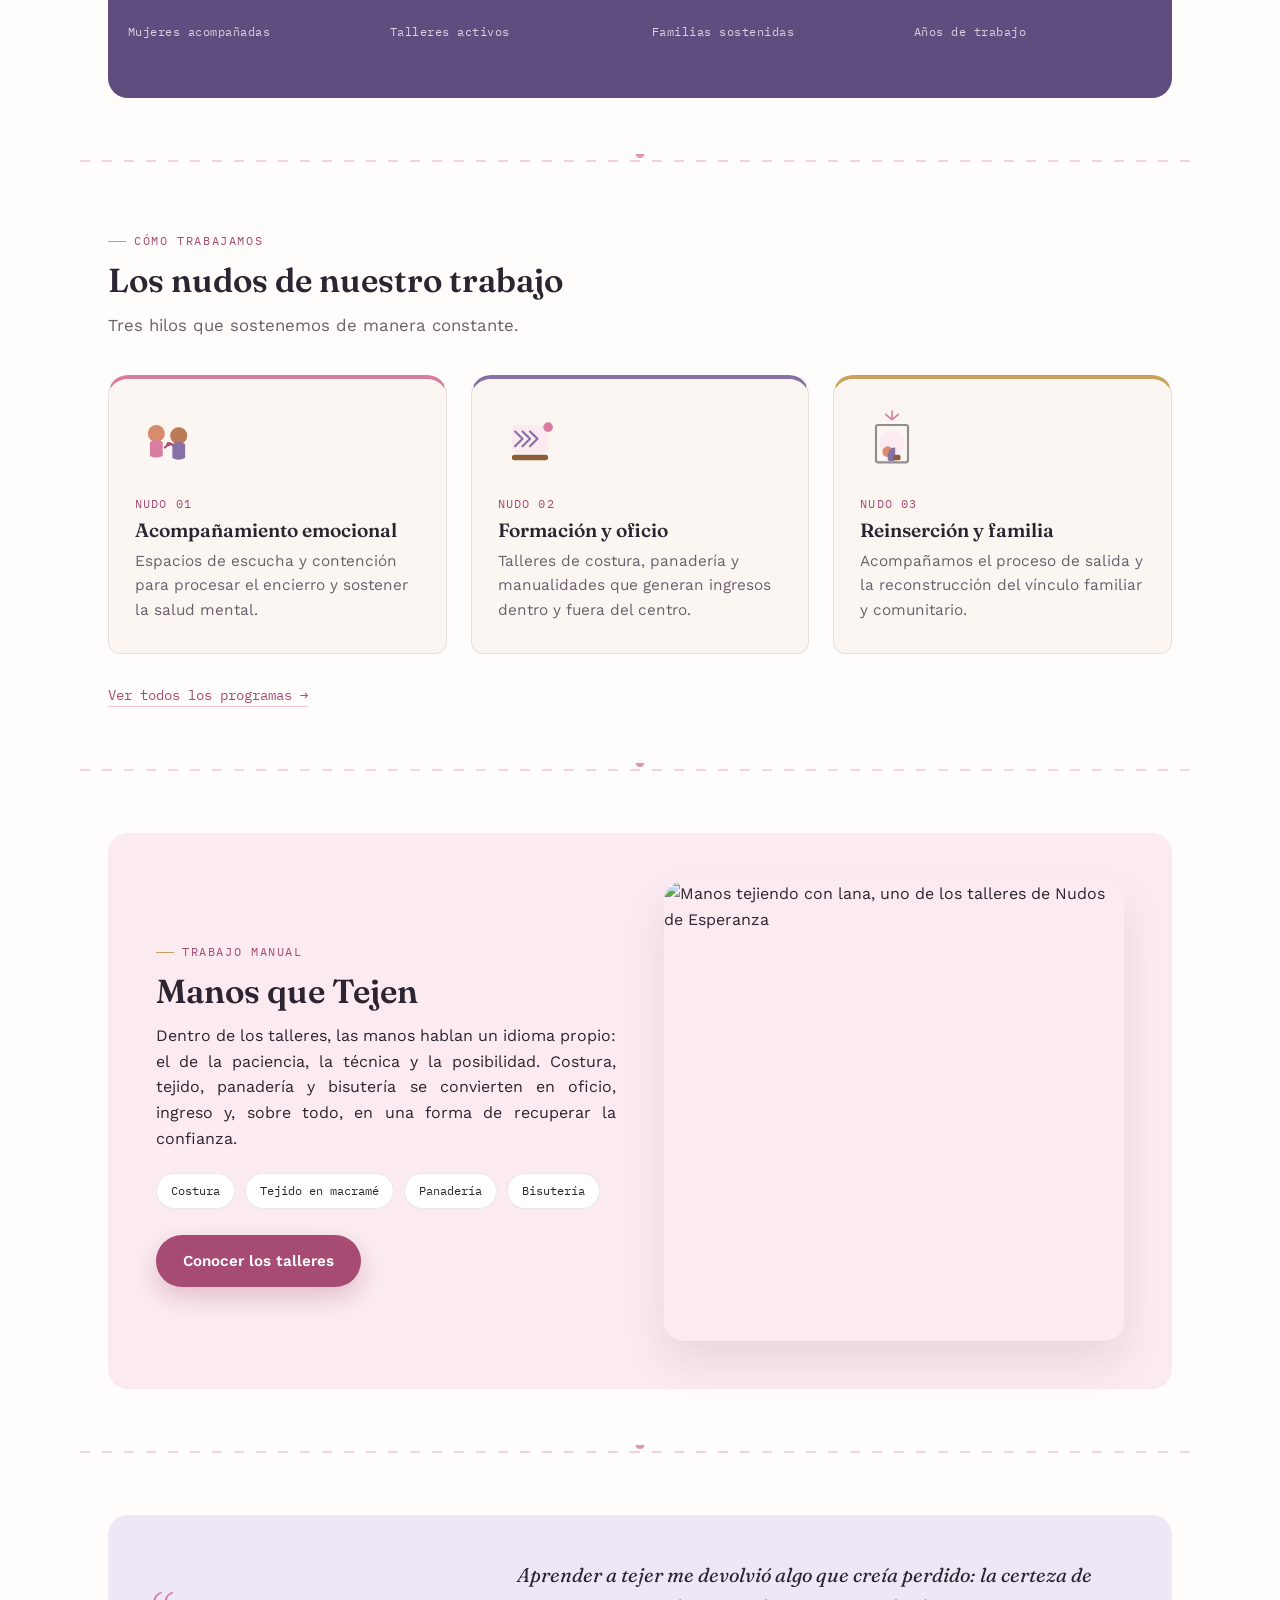
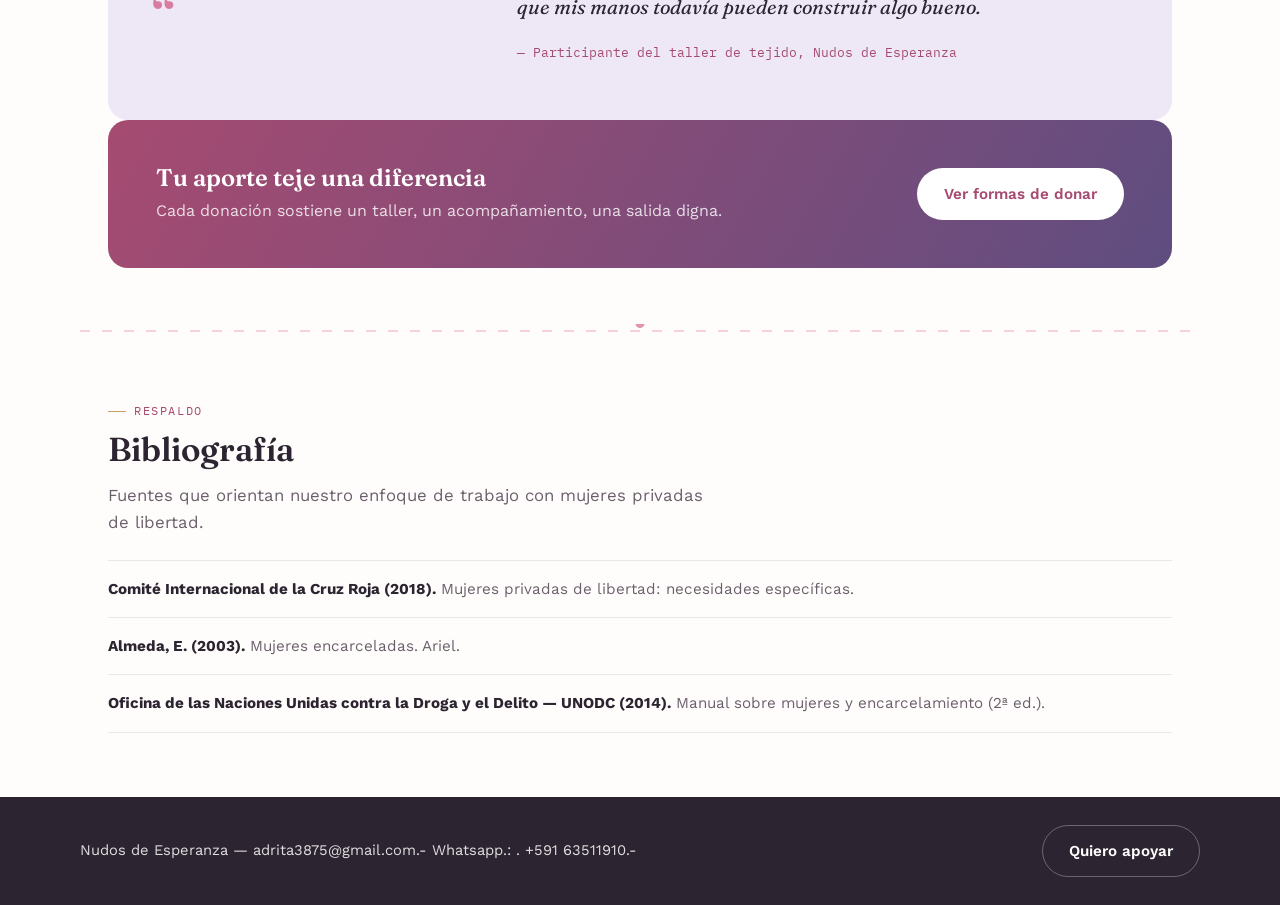
==== commit fb69b2d5: "se a justificado las lineas" ====
--- a/index.html
+++ b/index.html
@@ -116,12 +116,12 @@
       <span class="eyebrow">Quiénes somos</span>
       <h2 class="section-title">Una red, Un solo sueño</h2>
       <!-- EDITA AQUI: escribe 2-3 parrafos sobre la mision, historia y vision de la organizacion -->
-      <p class="section-lede">
+      <p style="text-align: justify;">
         Somos tres mujeres unidas por un mismo propósito, brindar apoyo, oportunidades y esperanza a mujeres privadas de libertad.- 
         A través de la elaboración y comercialización de productos artesanales elaborados con dedicación y talento, promovemos la dignidad, la inclusión y el empoderamiento femenino.- 
         Cada creación representa esfuerzo, resiliencia y el deseo de salir adelante, construyendo puentes entre su trabajo y la sociedad.
       </p>
-      <p class="section-lede">
+      <p style="text-align: justify;">
         Creemos en el trabajo de las manos como puente hacia la esperanza: cada prenda cosida,
         cada canasta tejida, es también un paso hacia la reconstrucción de una vida.
       </p>
@@ -233,7 +233,7 @@
     <div>
       <span class="eyebrow">Trabajo manual</span>
       <h2 class="section-title">Manos que Tejen</h2>
-      <p class="section-lede">
+      <p style="text-align: justify;">
         Dentro de los talleres, las manos hablan un idioma propio: el de la paciencia, la técnica
         y la posibilidad. Costura, tejido, panadería y bisutería se convierten en oficio, ingreso
         y, sobre todo, en una forma de recuperar la confianza.
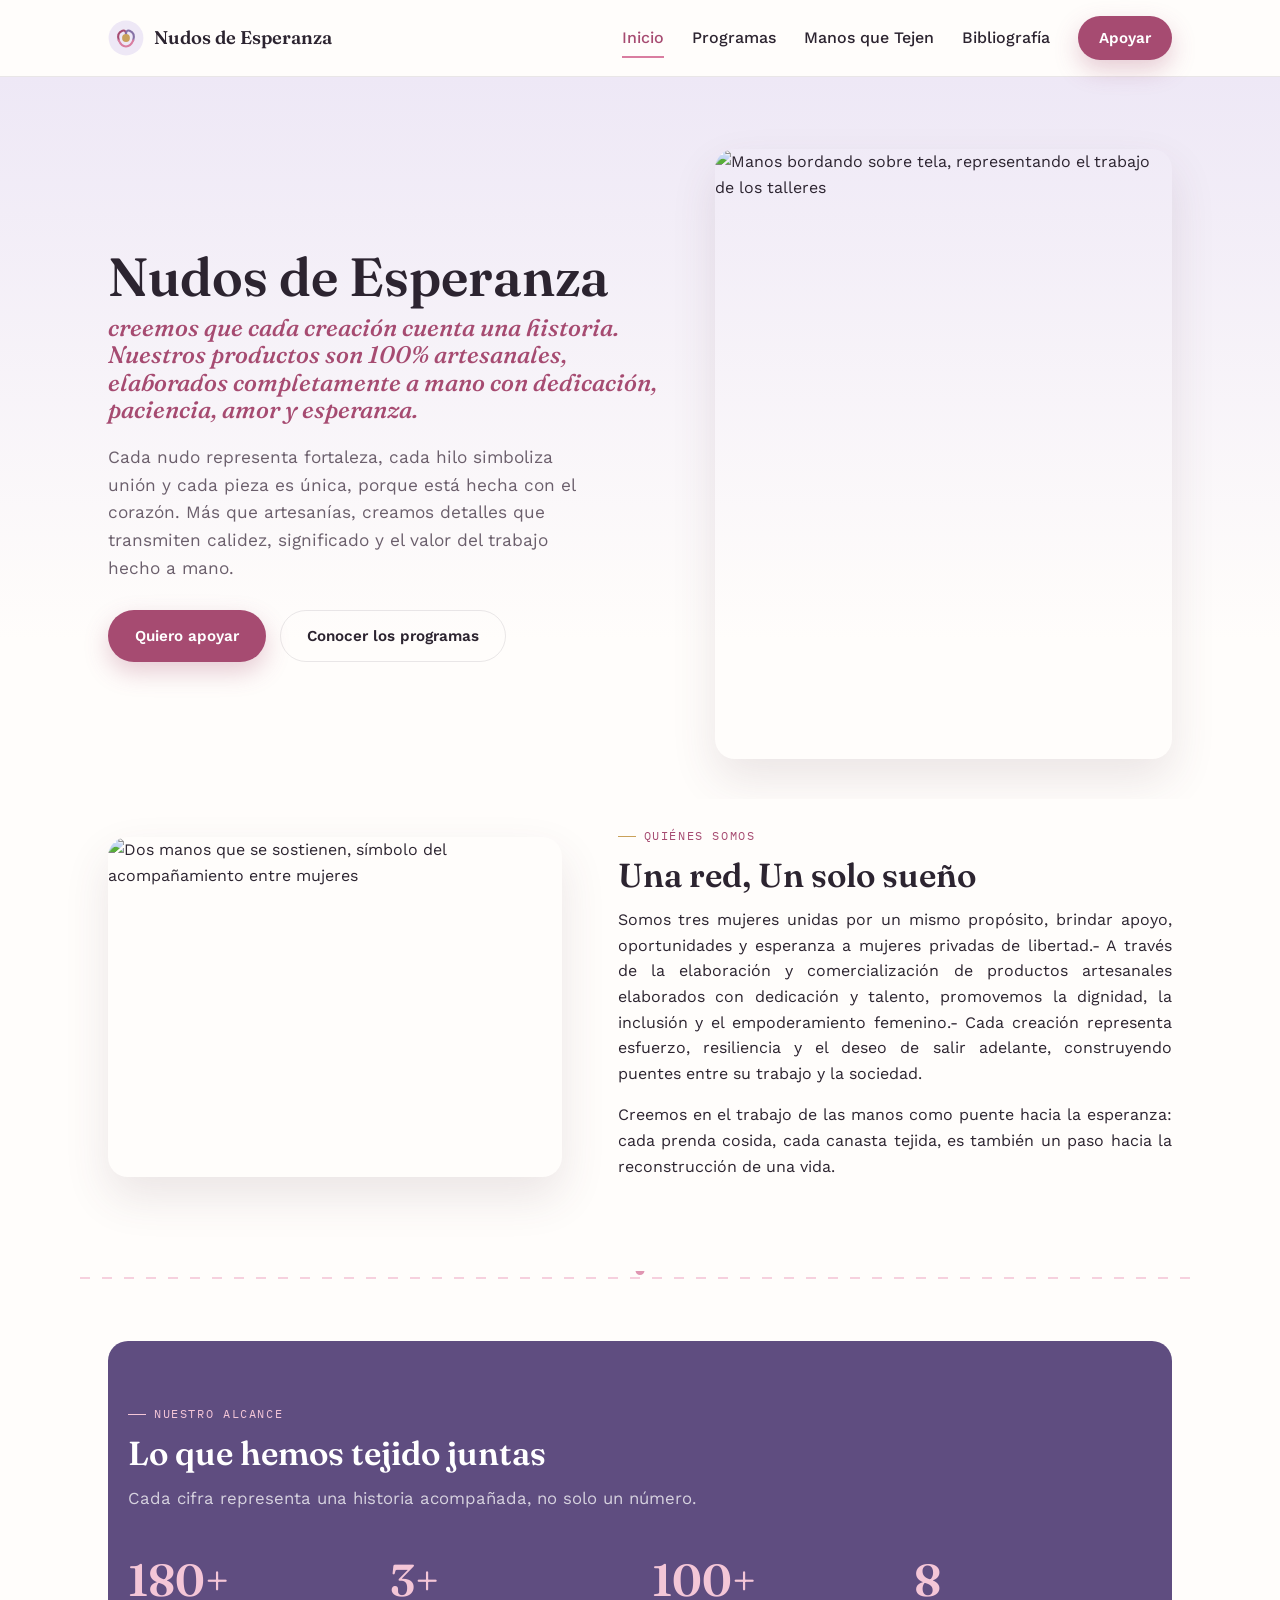
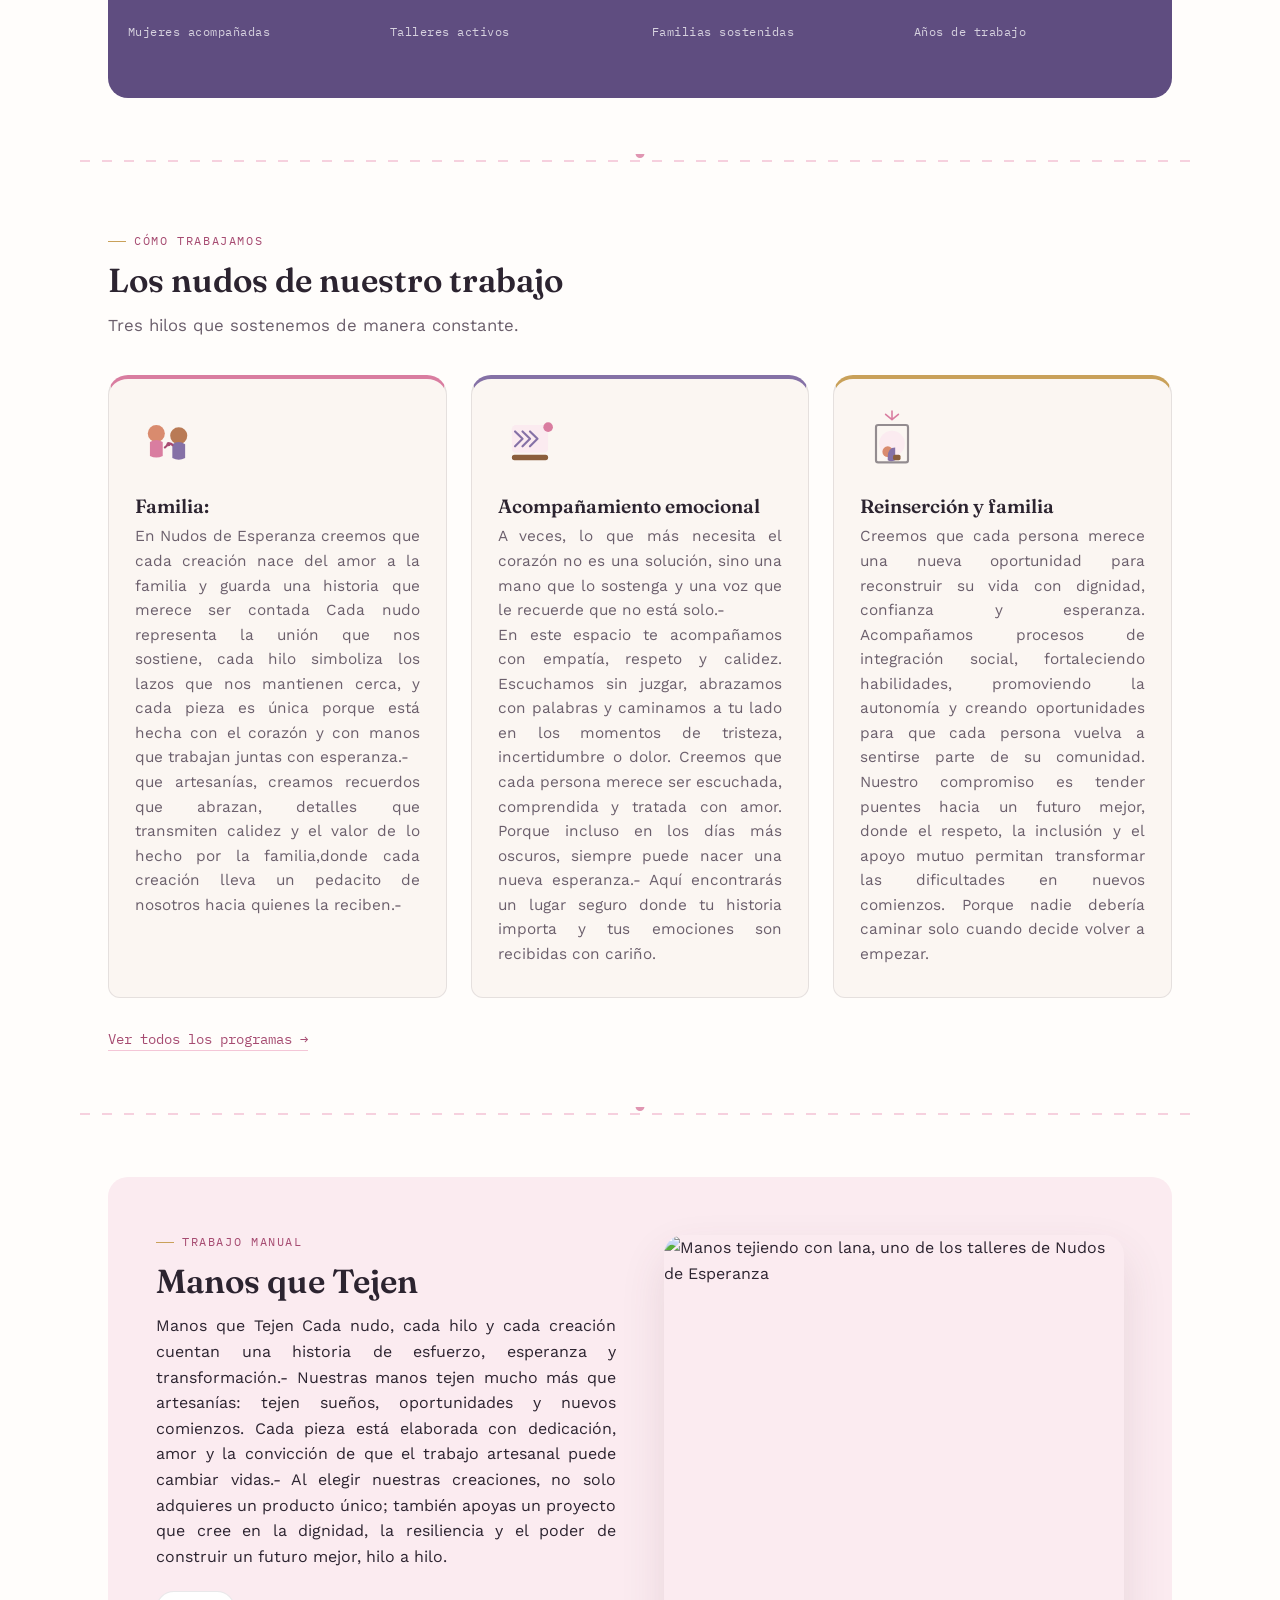
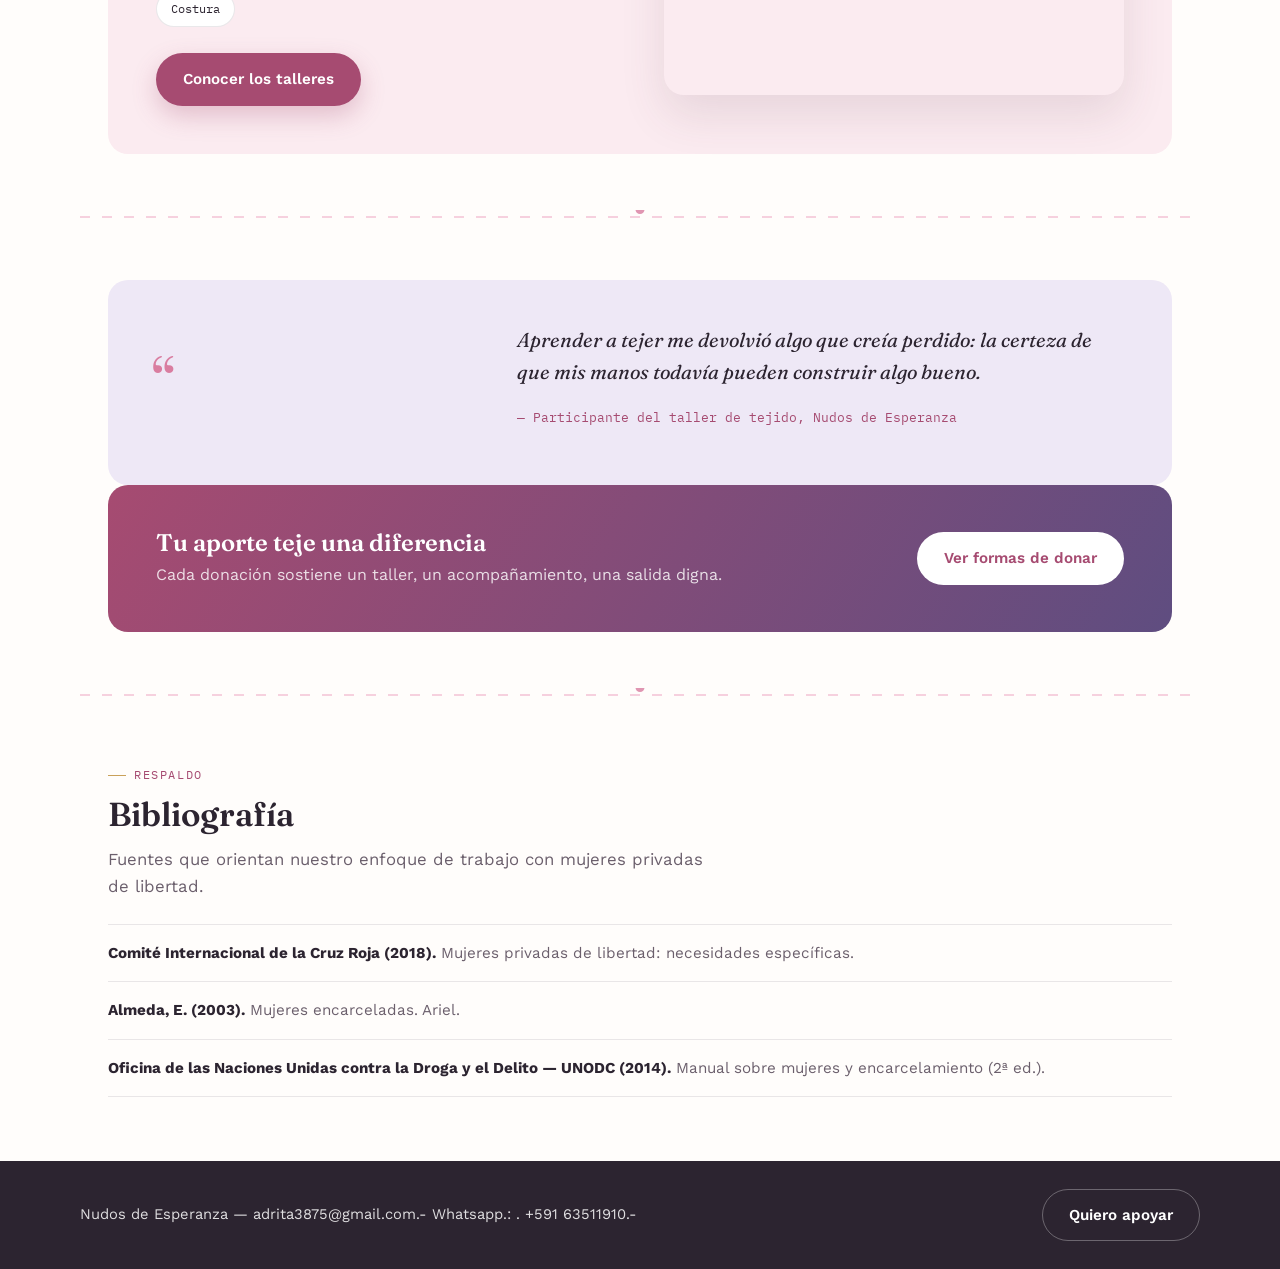
==== commit e3731531: "se aumento lo necesario" ====
--- a/index.html
+++ b/index.html
@@ -88,9 +88,10 @@
     <div>
       <h1>
         <span class="hero-title-main">Nudos de Esperanza</span>
-        <span class="hero-title-sub">Cada nudo sostiene. Cada mujer importa.</span>
+        <span class="hero-title-sub">creemos que cada creación cuenta una historia. Nuestros productos son 100% artesanales, elaborados completamente a mano con dedicación, paciencia, amor y esperanza.
+</span>
       </h1>
-      <p class="hero-desc">Transformando vidas a través de la esperanza el trabajo y la oportunidades</p>
+      <p class="hero-desc">Cada nudo representa fortaleza, cada hilo simboliza unión y cada pieza es única, porque está hecha con el corazón. Más que artesanías, creamos detalles que transmiten calidez, significado y el valor del trabajo hecho a mano.</p>
       <div class="hero-actions">
         <a href="#" class="btn btn-primary" onclick="openApoyo(event)">Quiero apoyar</a>
         <a href="programas.html" class="btn btn-ghost">Conocer los programas</a>
@@ -184,10 +185,15 @@
         <path d="M56,72 Q68,60 70,68" fill="none" stroke="var(--rosa-oscuro)" stroke-width="4" stroke-linecap="round"/>
         <circle cx="63" cy="66" r="4" fill="var(--rosa-oscuro)"/>
       </svg>
-      <span class="nudo-label">NUDO 01</span>
-      <h3>Acompañamiento emocional</h3>
+      <!-- NUDO 01 -->
+      <h3>Familia:</h3>
       <!-- EDITA AQUI -->
-      <p>Espacios de escucha y contención para procesar el encierro y sostener la salud mental.</p>
+      <p style="text-align: justify;">
+      En Nudos de Esperanza creemos que cada creación nace del amor a la familia y guarda una historia que merece ser contada Cada nudo representa la unión que nos sostiene, cada hilo simboliza los lazos que nos mantienen cerca, y cada pieza es única porque está hecha con el corazón y con manos que trabajan juntas con esperanza.-
+      <p style="text-align: justify;">
+      que artesanías, creamos recuerdos que abrazan, detalles que transmiten calidez y el valor de lo hecho por la familia,donde cada creación lleva un pedacito de nosotros hacia quienes la reciben.-
+      </p> 
+    </p>
     </div>
 
     <div class="nudo-card c2">
@@ -197,10 +203,16 @@
         <rect x="26" y="86" width="68" height="10" rx="5" fill="#8B5E3C"/>
         <circle cx="94" cy="34" r="9" fill="var(--rosa)"/>
       </svg>
-      <span class="nudo-label">NUDO 02</span>
-      <h3>Formación y oficio</h3>
+      <!-- NUDO 02-->
+      <h3>Acompañamiento emocional</h3>
       <!-- EDITA AQUI -->
-      <p>Talleres de costura, panadería y manualidades que generan ingresos dentro y fuera del centro.</p>
+      <p style="text-align: justify;">
+        A veces, lo que más necesita el corazón no es una solución, sino una mano que lo sostenga y una voz que le recuerde que no está solo.-
+       <p style="text-align: justify;">
+        En este espacio te acompañamos con empatía, respeto y calidez. Escuchamos sin juzgar, abrazamos con palabras y caminamos a tu lado en los momentos de tristeza, incertidumbre o dolor.
+        Creemos que cada persona merece ser escuchada, comprendida y tratada con amor. Porque incluso en los días más oscuros, siempre puede nacer una nueva esperanza.- Aquí encontrarás un lugar seguro donde tu historia importa y tus emociones son recibidas con cariño.
+       </p>
+      </p>
     </div>
 
     <div class="nudo-card c3">
@@ -212,10 +224,13 @@
         <path d="M52,90 Q52,72 66,72 L66,96 Q58,100 52,96 Z" fill="var(--morado)"/>
         <rect x="62" y="86" width="14" height="10" rx="3" fill="#8B5E3C"/>
       </svg>
-      <span class="nudo-label">NUDO 03</span>
+      <!-- NUDO 03 -->
       <h3>Reinserción y familia</h3>
       <!-- EDITA AQUI -->
-      <p>Acompañamos el proceso de salida y la reconstrucción del vínculo familiar y comunitario.</p>
+      <p class="section-lede" style="text-align: justify; hyphens: auto;">
+  Creemos que cada persona merece una nueva oportunidad para reconstruir su vida con dignidad, confianza y esperanza. Acompañamos procesos de integración social, fortaleciendo habilidades, promoviendo la autonomía y creando oportunidades para que cada persona vuelva a sentirse parte de su comunidad. Nuestro compromiso es tender puentes hacia un futuro mejor, donde el respeto, la inclusión y el apoyo mutuo permitan transformar las dificultades en nuevos comienzos. Porque nadie debería caminar solo cuando decide volver a empezar.
+      </p>
+     
     </div>
 
   </div>
@@ -234,15 +249,12 @@
       <span class="eyebrow">Trabajo manual</span>
       <h2 class="section-title">Manos que Tejen</h2>
       <p style="text-align: justify;">
-        Dentro de los talleres, las manos hablan un idioma propio: el de la paciencia, la técnica
-        y la posibilidad. Costura, tejido, panadería y bisutería se convierten en oficio, ingreso
-        y, sobre todo, en una forma de recuperar la confianza.
+        Manos que Tejen
+      Cada nudo, cada hilo y cada creación cuentan una historia de esfuerzo, esperanza y transformación.- Nuestras manos tejen mucho más que artesanías: tejen sueños, oportunidades y nuevos comienzos. Cada pieza está elaborada con dedicación, amor y la convicción de que el trabajo artesanal puede cambiar vidas.- Al elegir nuestras creaciones, no solo adquieres un producto único; también apoyas un proyecto que cree en la dignidad, la resiliencia y el poder de construir un futuro mejor, hilo a hilo.
       </p>
       <div class="manos-chips">
         <span class="manos-chip">Costura</span>
-        <span class="manos-chip">Tejido en macramé</span>
-        <span class="manos-chip">Panadería</span>
-        <span class="manos-chip">Bisutería</span>
+       
       </div>
       <a href="manos.html" class="btn btn-primary">Conocer los talleres</a>
     </div>
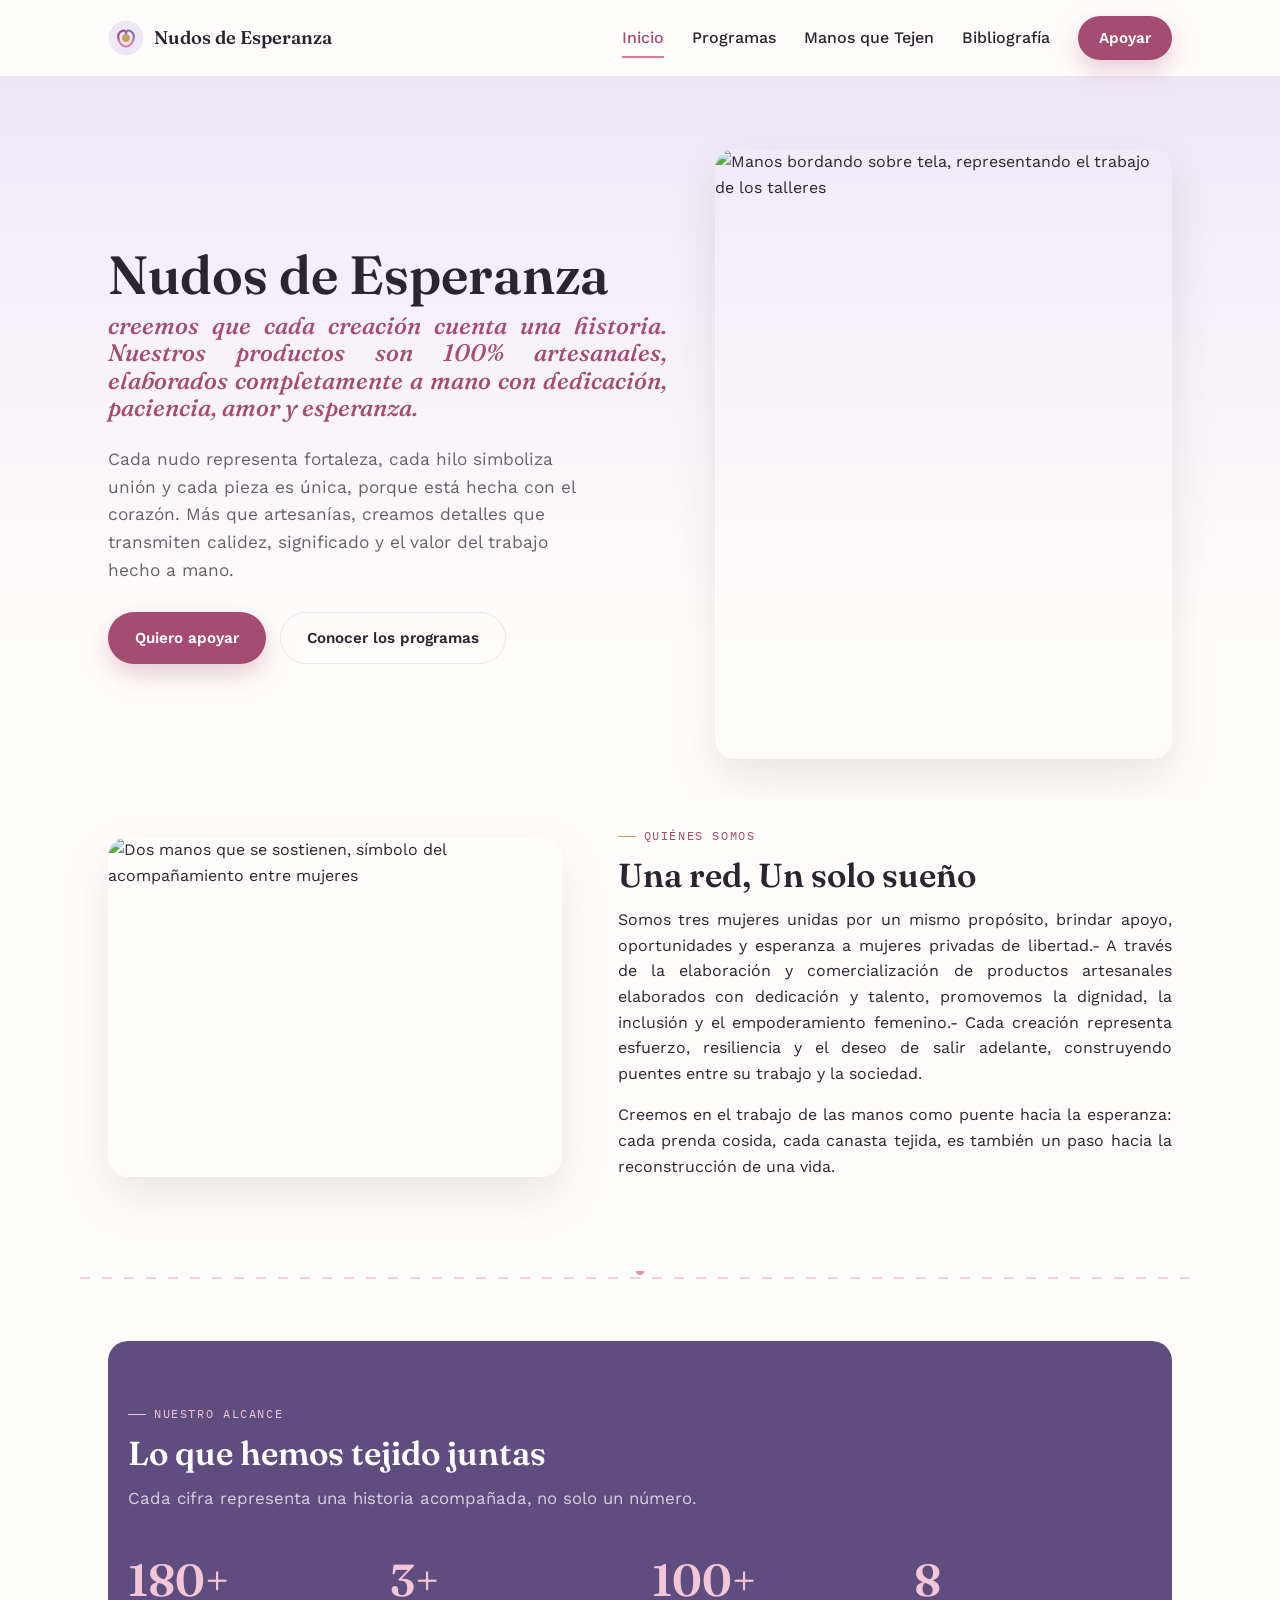
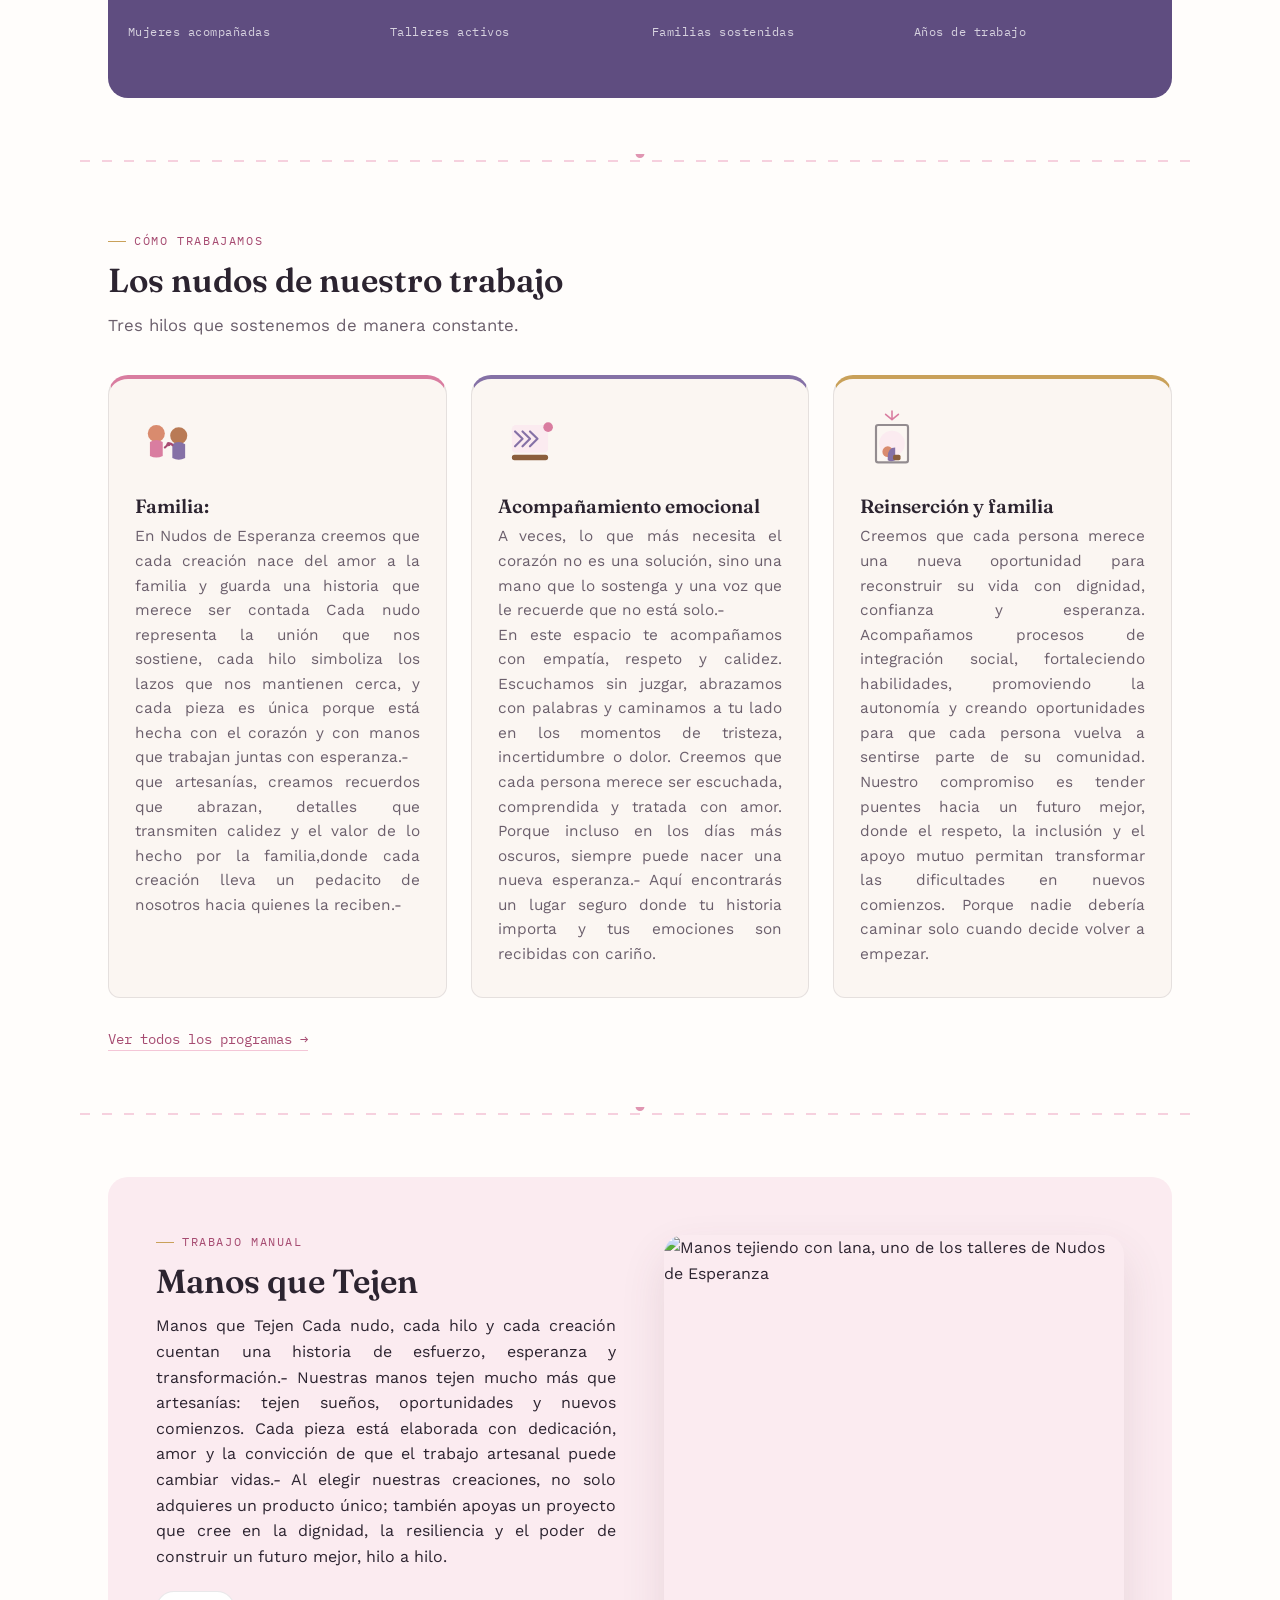
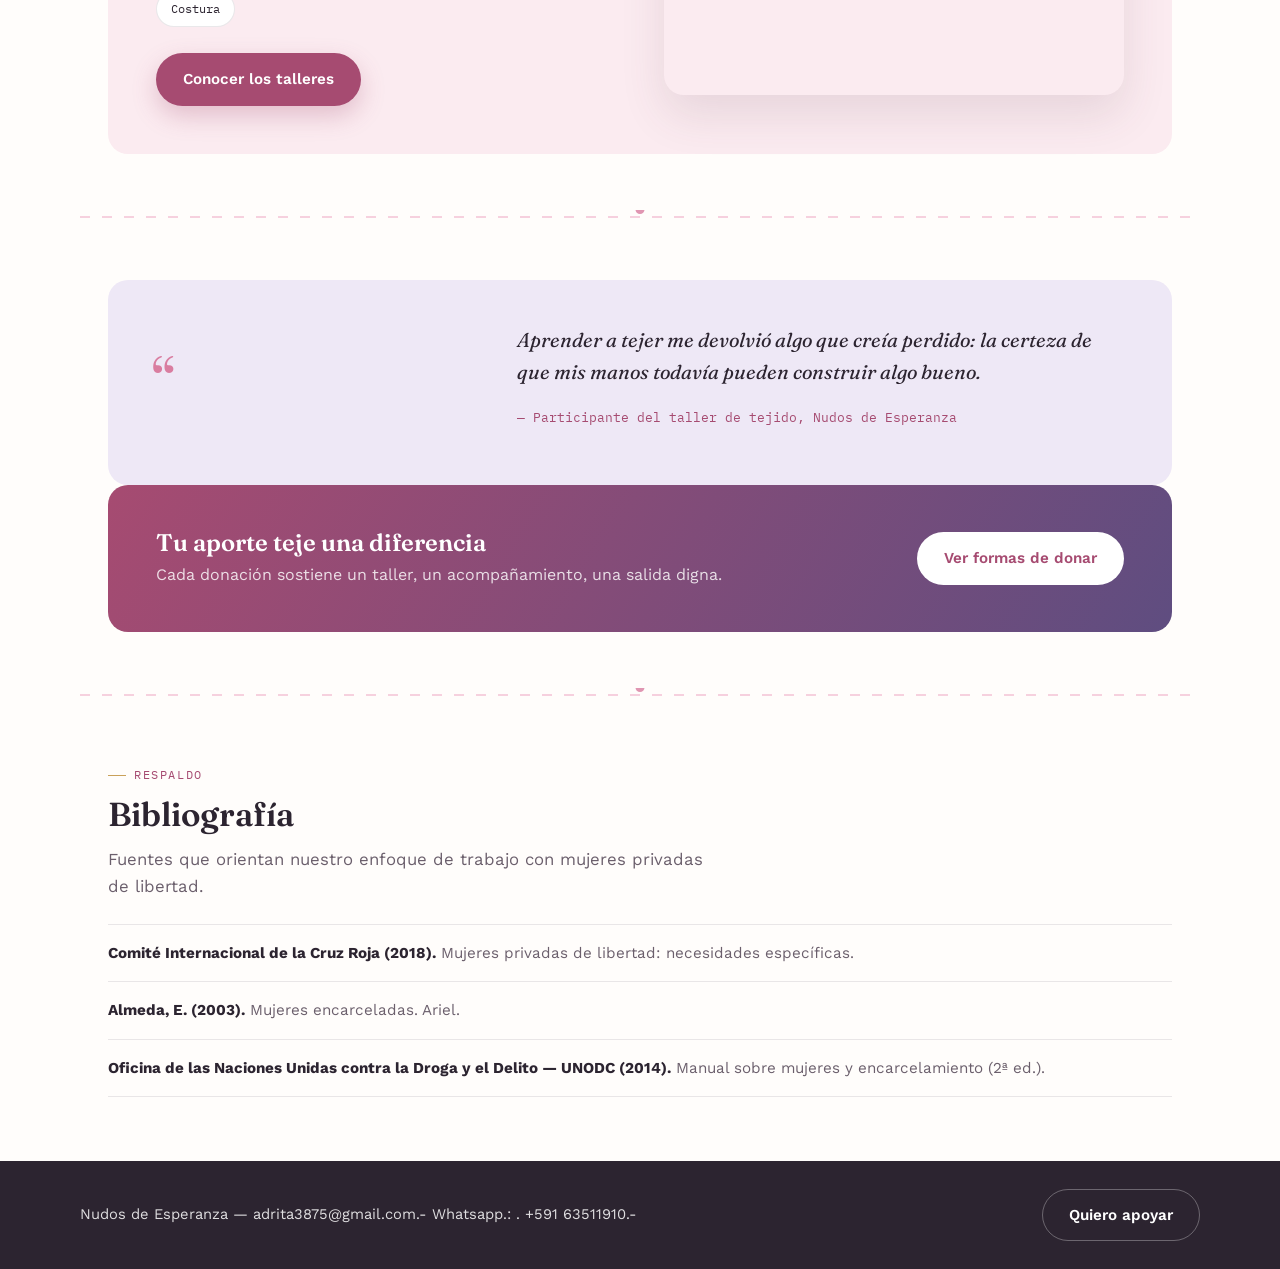
==== commit f0f915b9: "se hizo una justiiacion mas" ====
--- a/index.html
+++ b/index.html
@@ -88,7 +88,8 @@
     <div>
       <h1>
         <span class="hero-title-main">Nudos de Esperanza</span>
-        <span class="hero-title-sub">creemos que cada creación cuenta una historia. Nuestros productos son 100% artesanales, elaborados completamente a mano con dedicación, paciencia, amor y esperanza.
+        <span class="hero-title-sub"><p style="text-align: justify;">
+          creemos que cada creación cuenta una historia. Nuestros productos son 100% artesanales, elaborados completamente a mano con dedicación, paciencia, amor y esperanza.</p>
 </span>
       </h1>
       <p class="hero-desc">Cada nudo representa fortaleza, cada hilo simboliza unión y cada pieza es única, porque está hecha con el corazón. Más que artesanías, creamos detalles que transmiten calidez, significado y el valor del trabajo hecho a mano.</p>
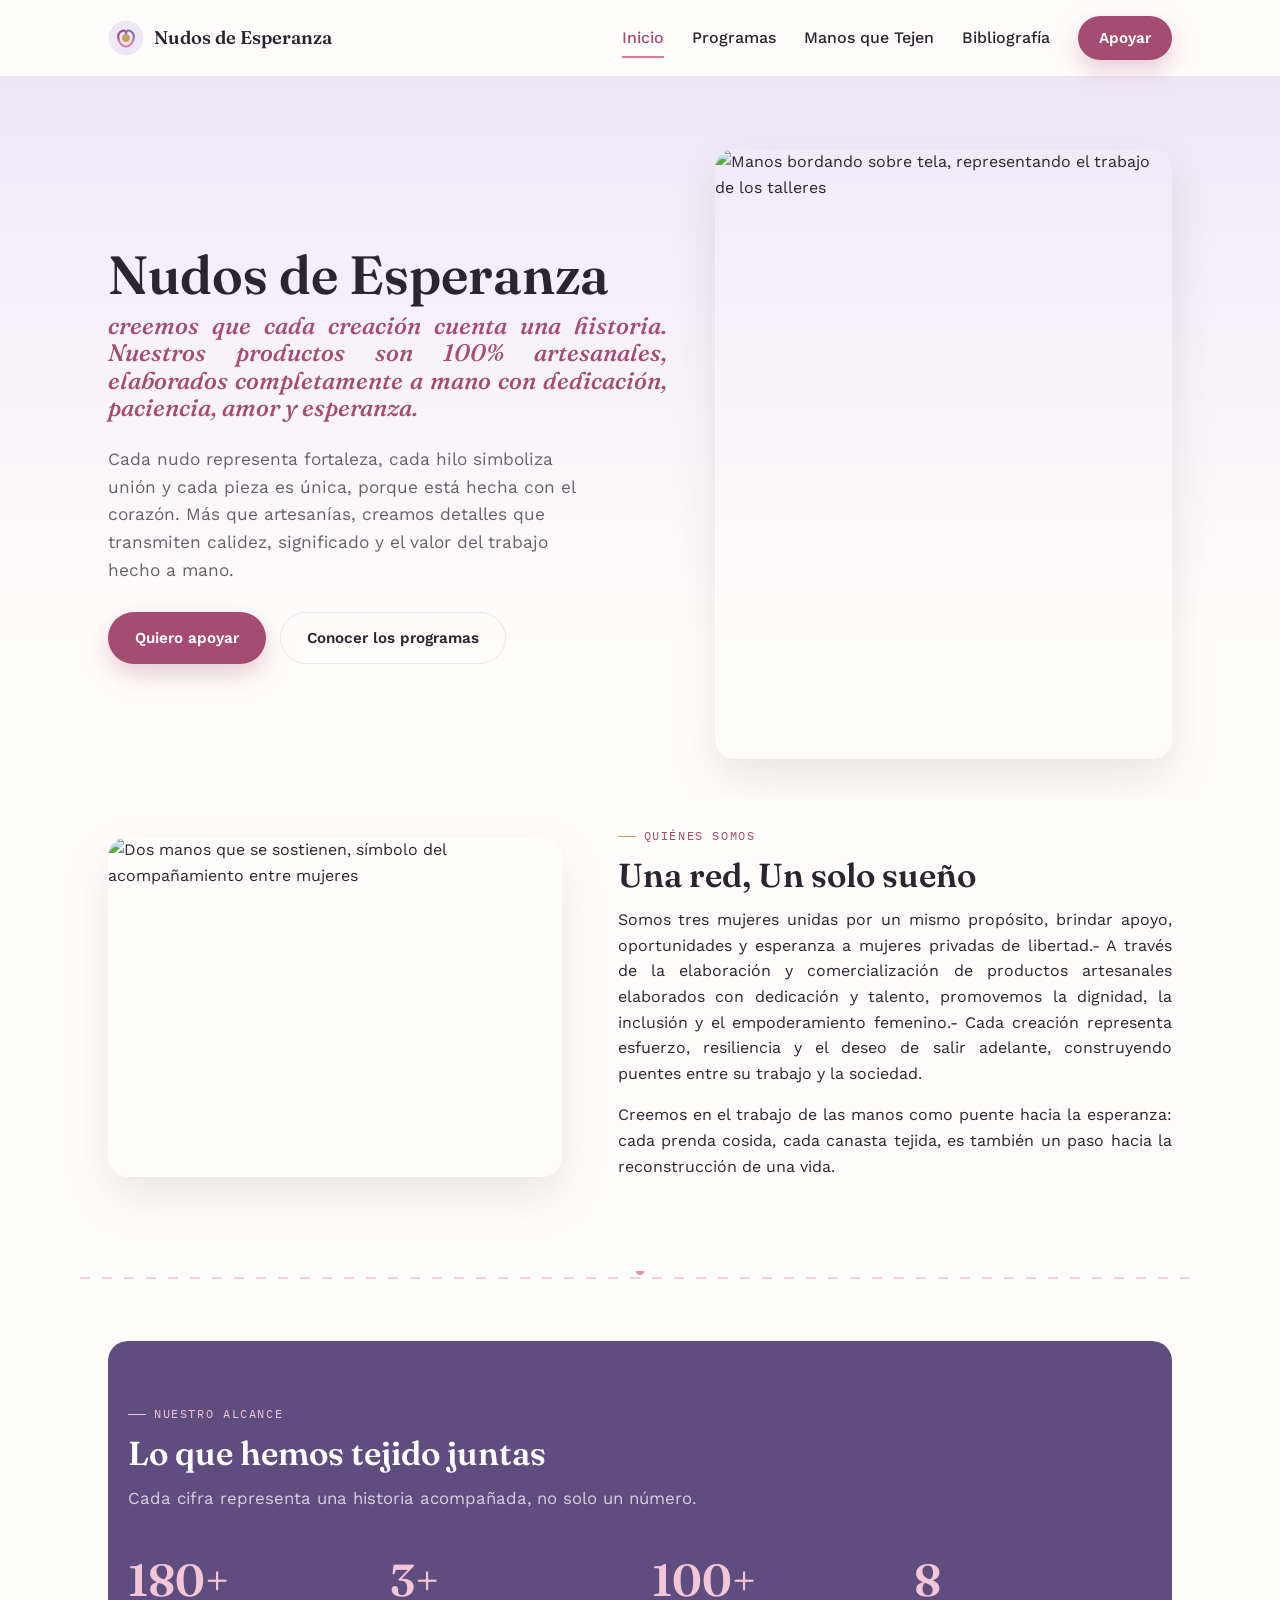
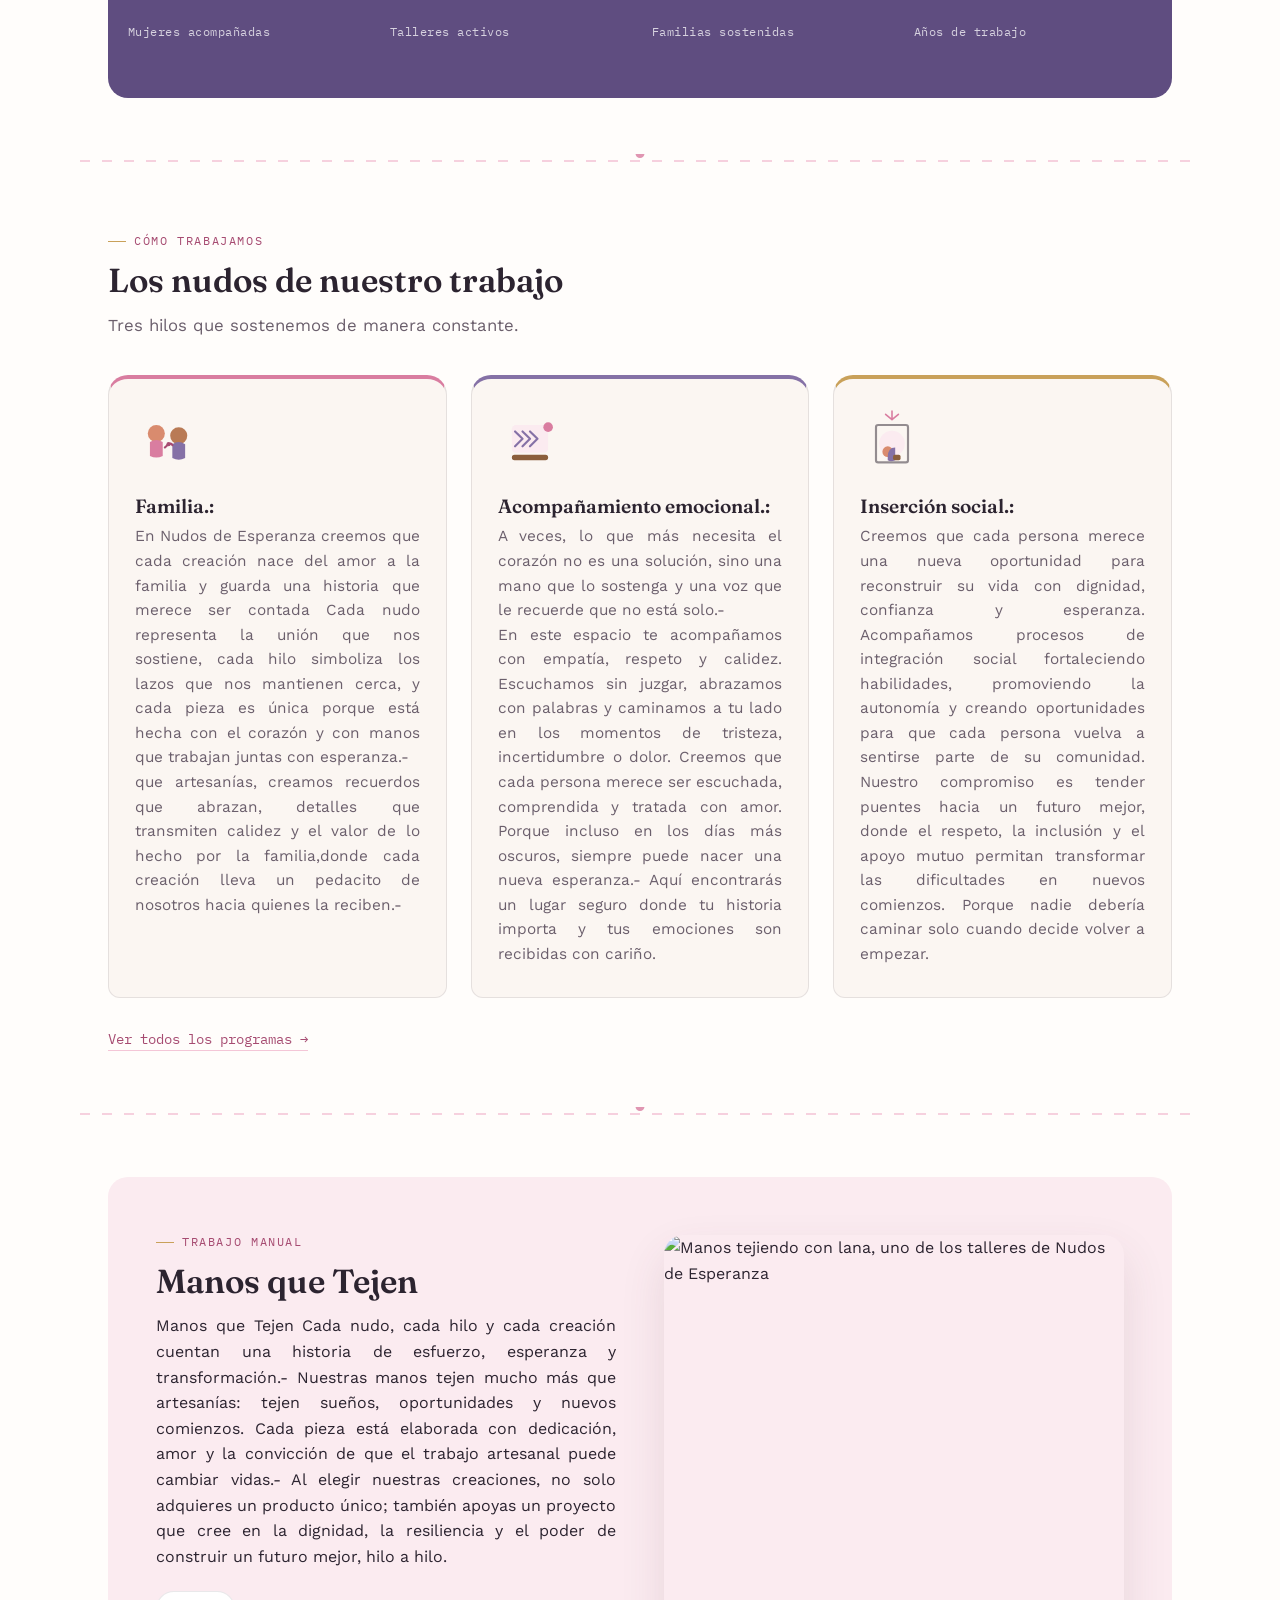
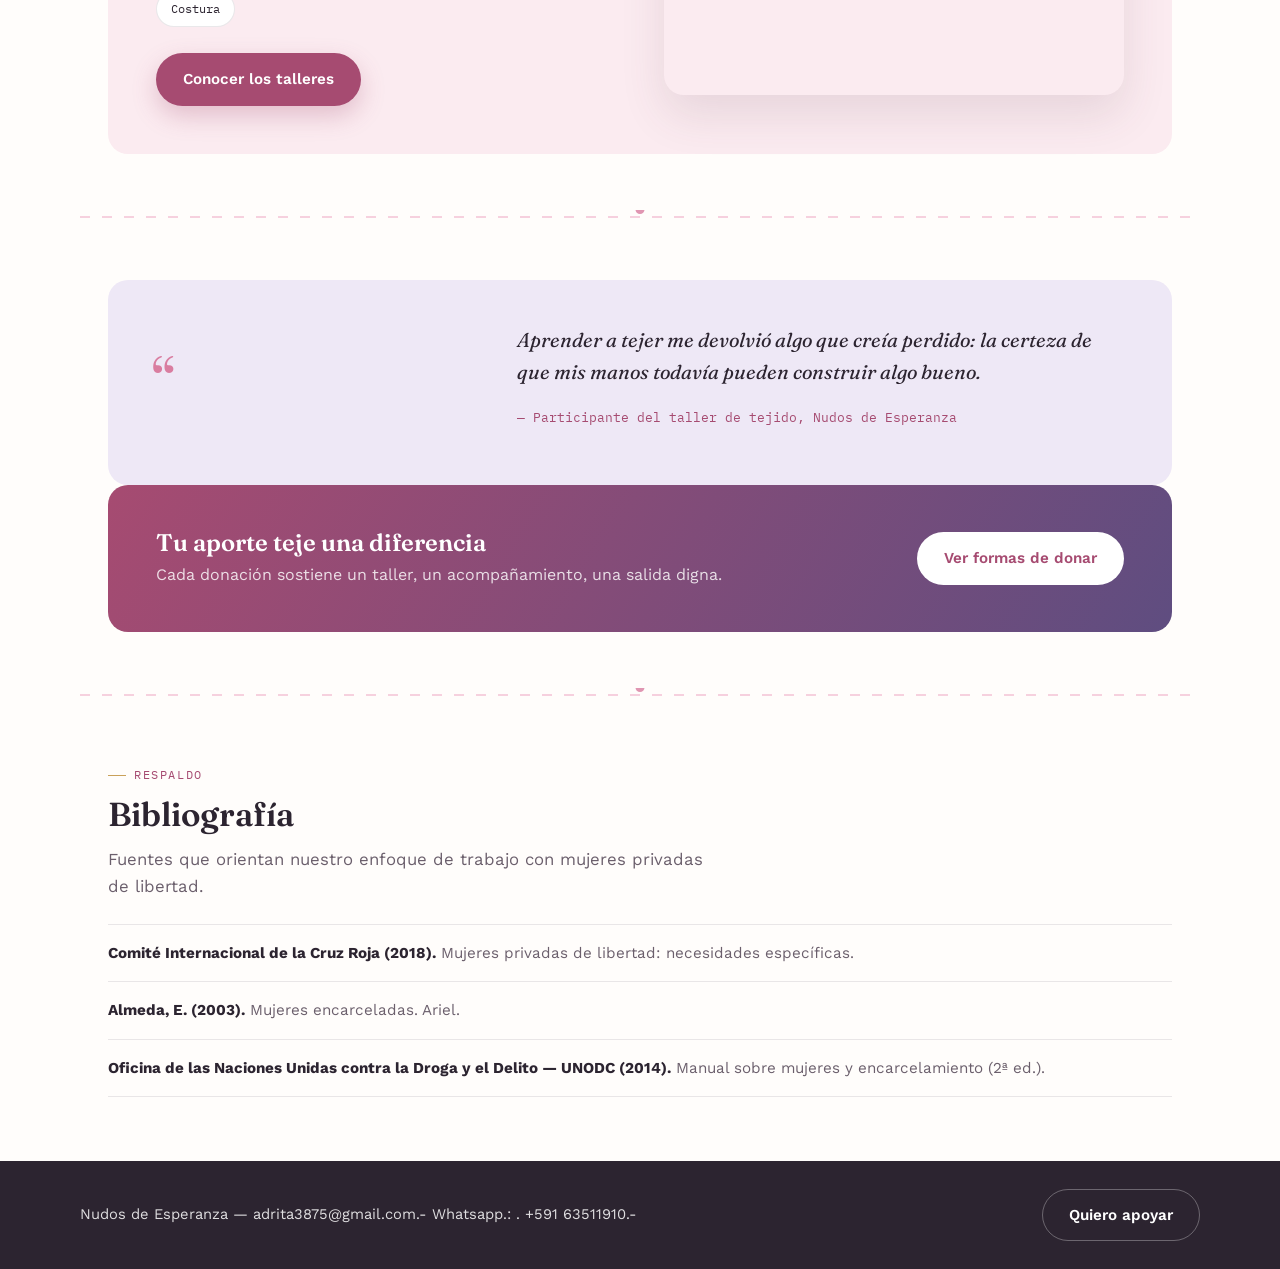
==== commit e7624851: "se aumento lo que el cliente pidio" ====
--- a/index.html
+++ b/index.html
@@ -187,7 +187,7 @@
         <circle cx="63" cy="66" r="4" fill="var(--rosa-oscuro)"/>
       </svg>
       <!-- NUDO 01 -->
-      <h3>Familia:</h3>
+      <h3>Familia.:</h3>
       <!-- EDITA AQUI -->
       <p style="text-align: justify;">
       En Nudos de Esperanza creemos que cada creación nace del amor a la familia y guarda una historia que merece ser contada Cada nudo representa la unión que nos sostiene, cada hilo simboliza los lazos que nos mantienen cerca, y cada pieza es única porque está hecha con el corazón y con manos que trabajan juntas con esperanza.-
@@ -205,7 +205,7 @@
         <circle cx="94" cy="34" r="9" fill="var(--rosa)"/>
       </svg>
       <!-- NUDO 02-->
-      <h3>Acompañamiento emocional</h3>
+      <h3>Acompañamiento emocional.: </h3>
       <!-- EDITA AQUI -->
       <p style="text-align: justify;">
         A veces, lo que más necesita el corazón no es una solución, sino una mano que lo sostenga y una voz que le recuerde que no está solo.-
@@ -226,11 +226,14 @@
         <rect x="62" y="86" width="14" height="10" rx="3" fill="#8B5E3C"/>
       </svg>
       <!-- NUDO 03 -->
-      <h3>Reinserción y familia</h3>
+      <h3>Inserción social.: </h3>
       <!-- EDITA AQUI -->
       <p class="section-lede" style="text-align: justify; hyphens: auto;">
-  Creemos que cada persona merece una nueva oportunidad para reconstruir su vida con dignidad, confianza y esperanza. Acompañamos procesos de integración social, fortaleciendo habilidades, promoviendo la autonomía y creando oportunidades para que cada persona vuelva a sentirse parte de su comunidad. Nuestro compromiso es tender puentes hacia un futuro mejor, donde el respeto, la inclusión y el apoyo mutuo permitan transformar las dificultades en nuevos comienzos. Porque nadie debería caminar solo cuando decide volver a empezar.
-      </p>
+  Creemos que cada persona merece una nueva oportunidad para reconstruir su vida con dignidad, confianza y esperanza.
+Acompañamos procesos de integración social fortaleciendo habilidades, promoviendo la autonomía y creando oportunidades para que cada persona vuelva a sentirse parte de su comunidad.
+Nuestro compromiso es tender puentes hacia un futuro mejor, donde el respeto, la inclusión y el apoyo mutuo permitan transformar las dificultades en nuevos comienzos. Porque nadie debería caminar solo cuando decide volver a empezar.</p>
+
+      
      
     </div>
 
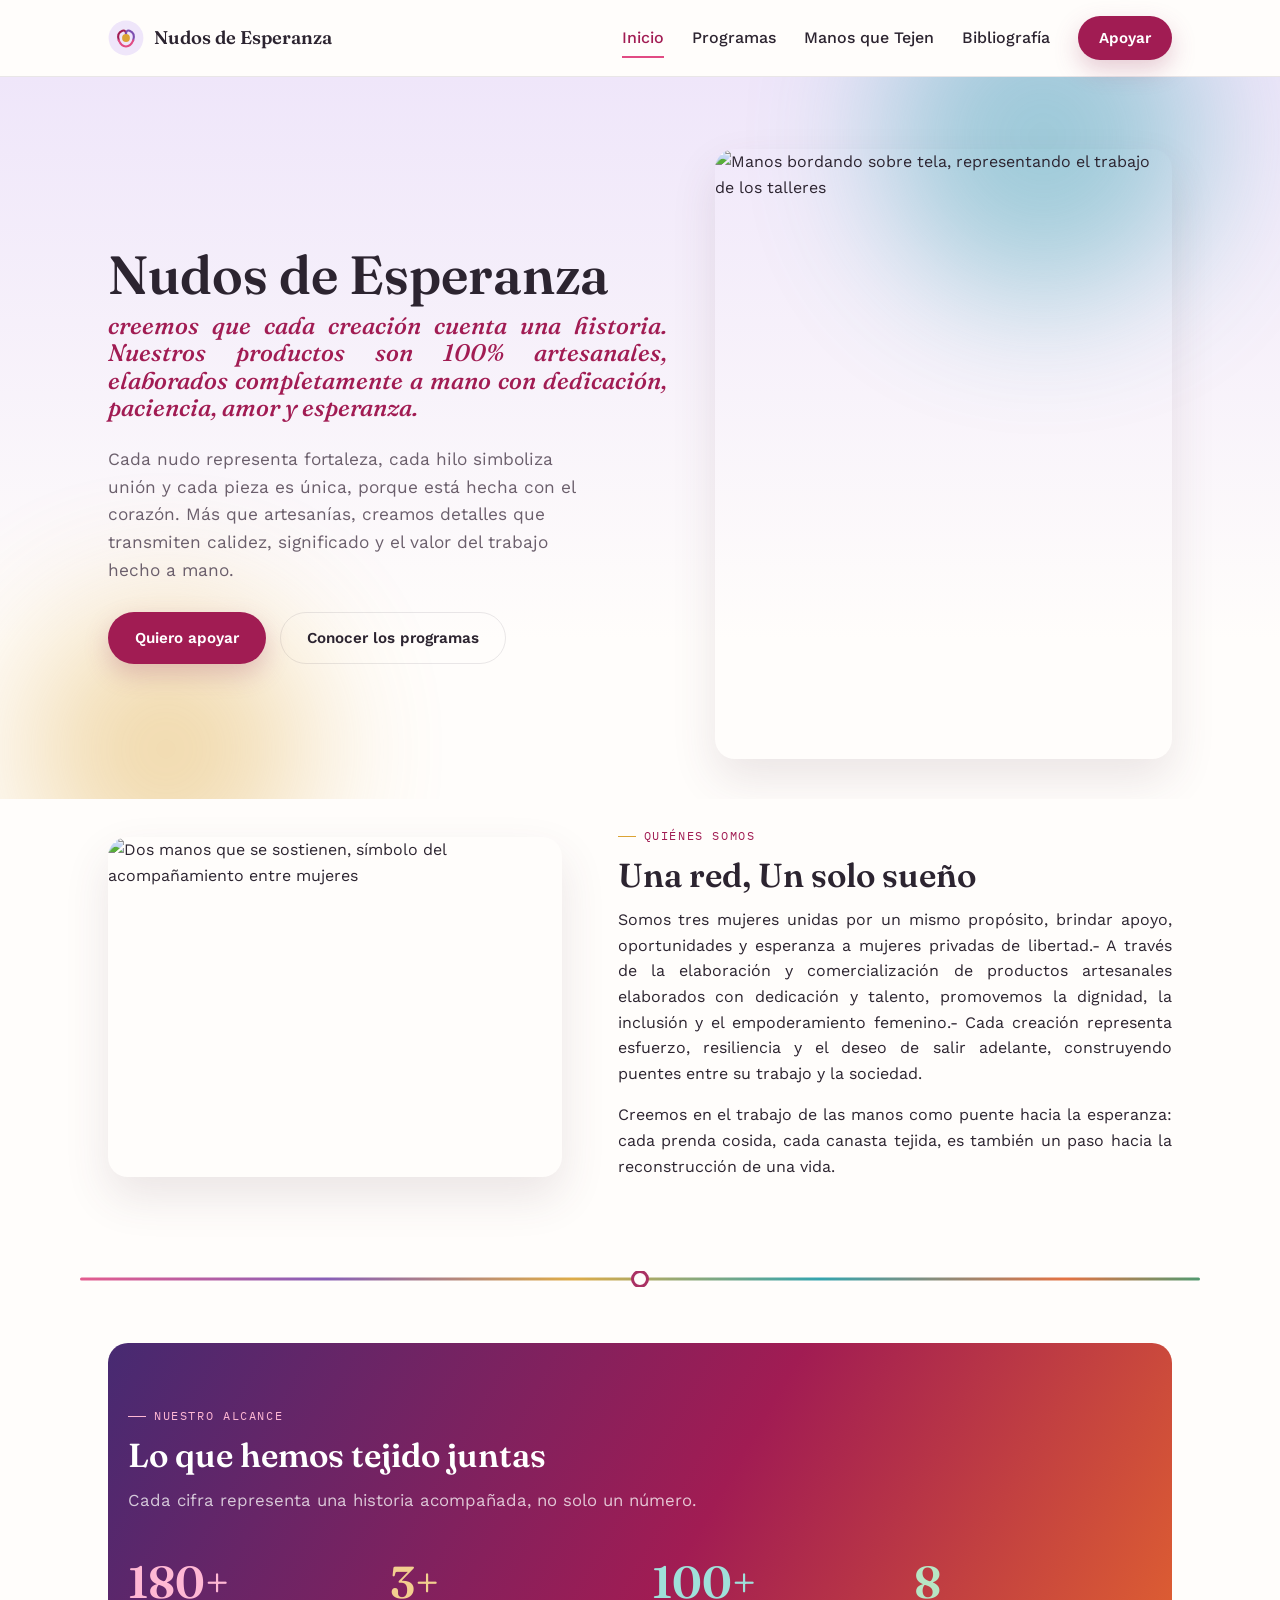
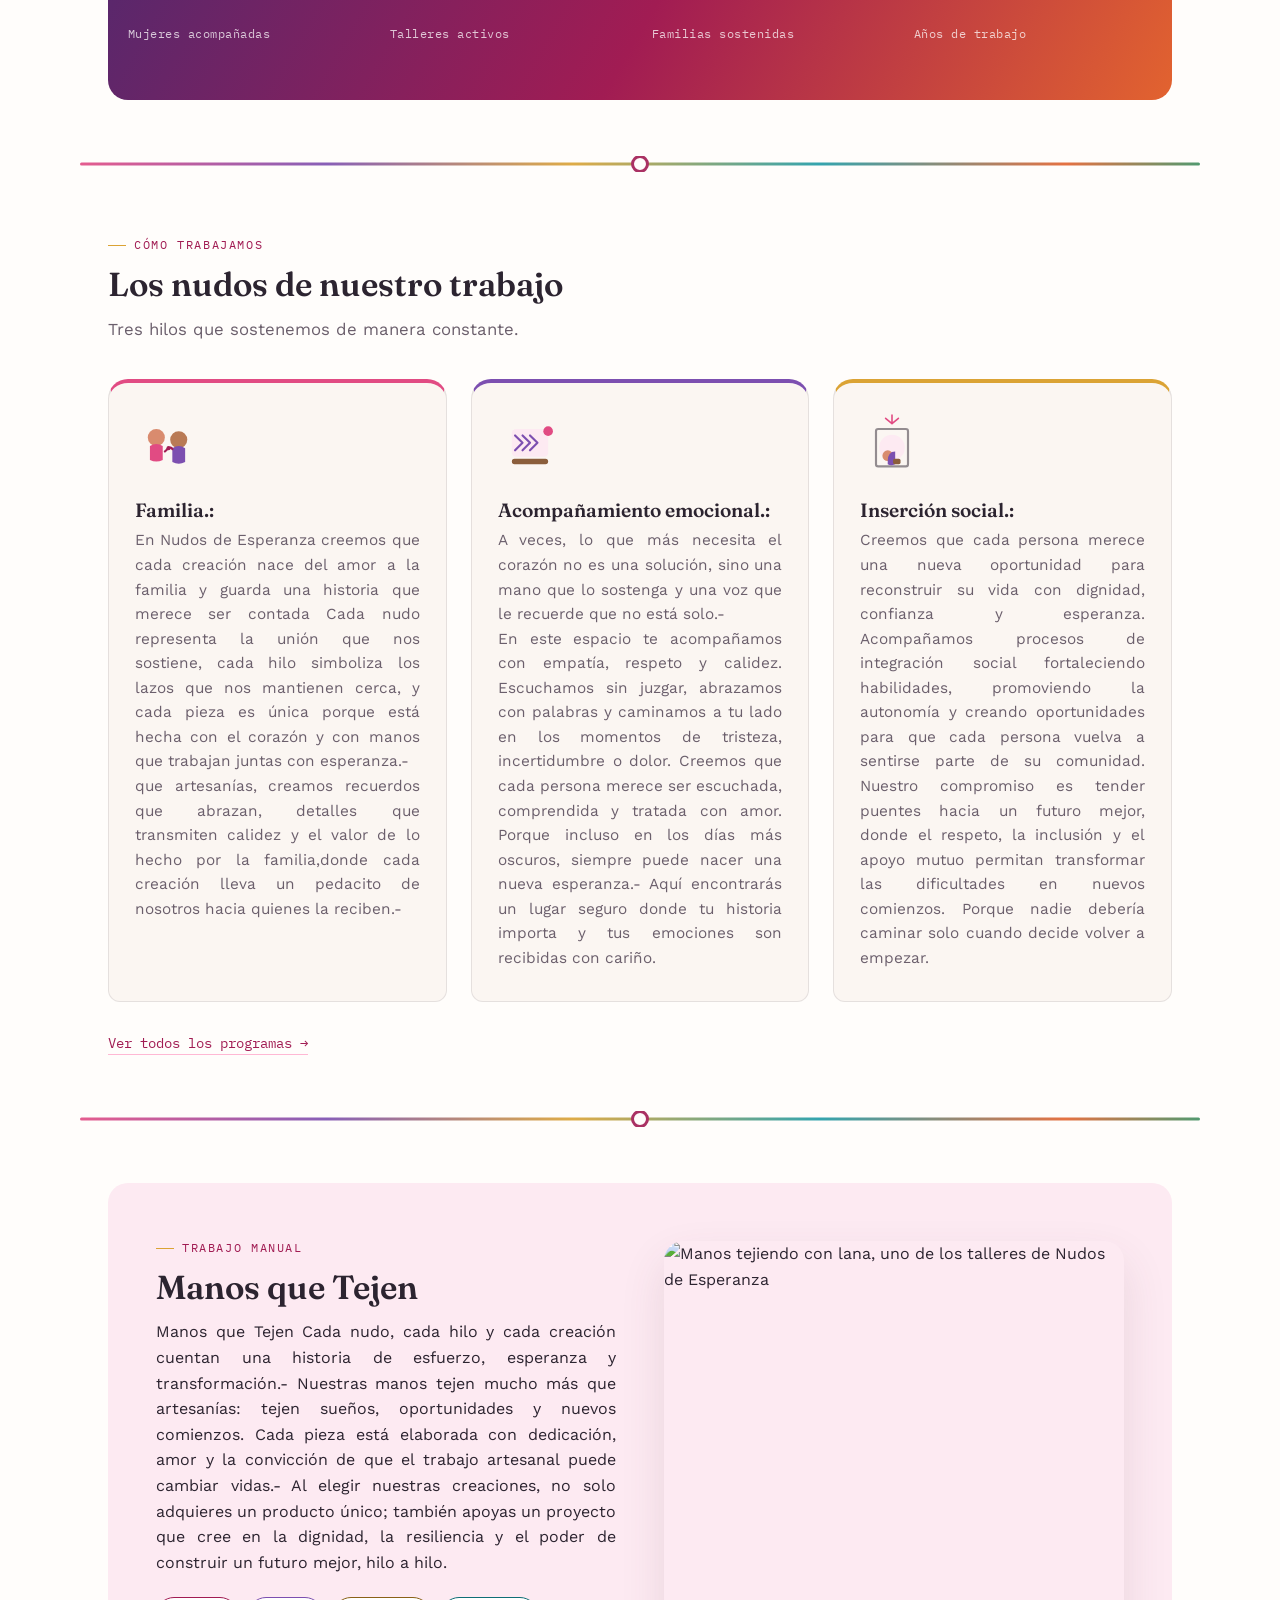
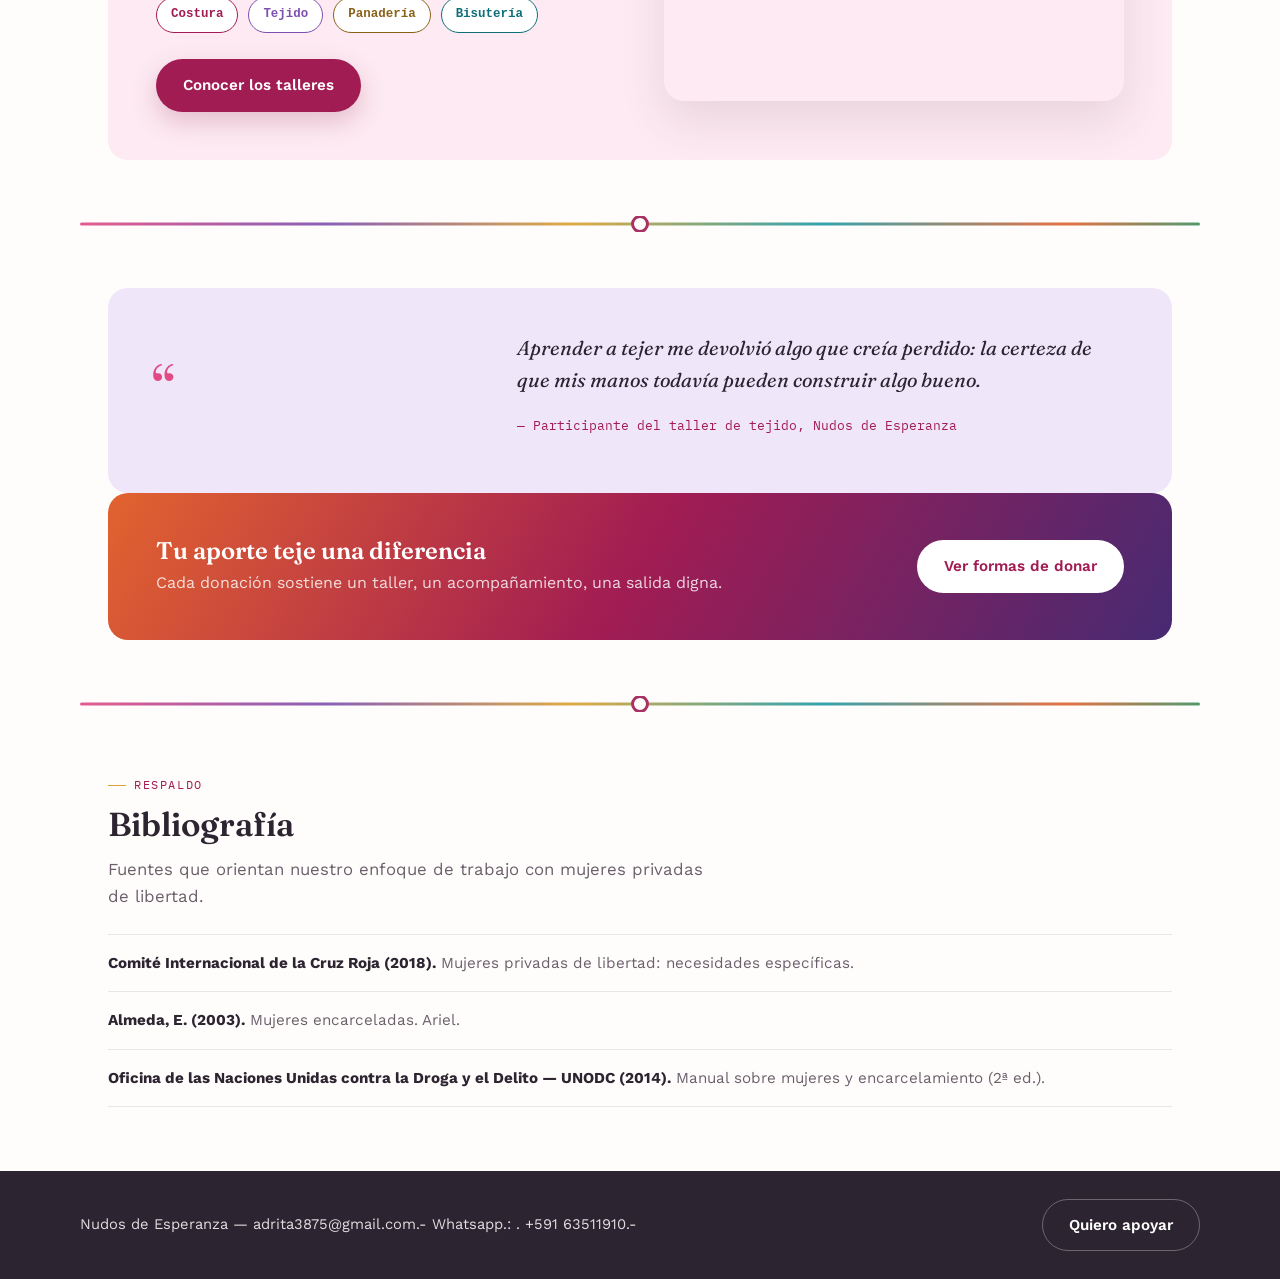
==== commit f320eee7: "se a modificado todoe l estilo" ====
--- a/index.html
+++ b/index.html
@@ -257,8 +257,10 @@
       Cada nudo, cada hilo y cada creación cuentan una historia de esfuerzo, esperanza y transformación.- Nuestras manos tejen mucho más que artesanías: tejen sueños, oportunidades y nuevos comienzos. Cada pieza está elaborada con dedicación, amor y la convicción de que el trabajo artesanal puede cambiar vidas.- Al elegir nuestras creaciones, no solo adquieres un producto único; también apoyas un proyecto que cree en la dignidad, la resiliencia y el poder de construir un futuro mejor, hilo a hilo.
       </p>
       <div class="manos-chips">
-        <span class="manos-chip">Costura</span>
-       
+        <span class="manos-chip" style="--chip-color: var(--rosa-oscuro);">Costura</span>
+        <span class="manos-chip" style="--chip-color: var(--morado);">Tejido</span>
+        <span class="manos-chip" style="--chip-color: var(--hilo-oscuro);">Panadería</span>
+        <span class="manos-chip" style="--chip-color: var(--turquesa-oscuro);">Bisutería</span>
       </div>
       <a href="manos.html" class="btn btn-primary">Conocer los talleres</a>
     </div>
--- a/styles.css
+++ b/styles.css
@@ -1,18 +1,31 @@
 /* =============================================================
    NUDOS DE ESPERANZA — Hoja de estilos
-   Paleta: rosa polvo + morado suave + toques dorado-hilo
+   Paleta "hilos de esperanza": rosa, morado, dorado, turquesa,
+   terracota y salvia — un hilo de color distinto por cada acento,
+   tejidos sobre una misma base cálida y neutra.
    Tipografia: Fraunces (display) / Work Sans (cuerpo) / IBM Plex Mono (etiquetas)
    ============================================================= */
 
 :root {
-  --rosa: #d97da0;
-  --rosa-oscuro: #a64b71;
-  --rosa-bebe: #f4c6d7;
-  --rosa-bebe-tint: #fbebf0;
-  --morado: #8571a6;
-  --morado-oscuro: #5f4d80;
-  --morado-tint: #eee8f6;
-  --hilo: #c9a15a;
+  /* Paleta "hilos de esperanza": cada color es un hilo distinto,          */
+  /* como en el bordado — diversos pero tejidos sobre la misma base cálida.*/
+  --rosa: #e14b83;
+  --rosa-oscuro: #a11c53;
+  --rosa-bebe: #ffb8d4;
+  --rosa-bebe-tint: #fdeaf2;
+  --morado: #7c4fb0;
+  --morado-oscuro: #472a72;
+  --morado-tint: #efe6fa;
+  --hilo: #dba334;
+  --hilo-oscuro: #8a6118;
+  --hilo-tint: #faf0d8;
+  --terracota: #e2632f;
+  --terracota-tint: #fceae0;
+  --salvia: #3f8f61;
+  --salvia-tint: #e5f3ea;
+  --turquesa: #1f9ba6;
+  --turquesa-oscuro: #0f6e76;
+  --turquesa-tint: #e1f4f5;
   --color-texto: #2c2430;
   --color-texto-suave: #6b5f6c;
   --color-fondo: #fffdfb;
@@ -87,32 +100,43 @@
   font-size: 1.05rem;
 }
 
-/* Divisor "de hilo": una linea punteada que imita una puntada de bordado */
+/* Divisor "trenza de hilos": una linea de gradiente con los distintos
+   colores de la paleta, como si varios hilos se cruzaran entre secciones */
 .divider {
   border: none;
-  height: 14px;
+  height: 16px;
   margin: 56px auto;
-  background-image: repeating-linear-gradient(
-    to right,
-    var(--rosa-bebe) 0 10px,
-    transparent 10px 22px
-  );
-  background-position: center;
-  background-repeat: repeat-x;
-  background-size: auto 2px;
-  position: relative;
-  opacity: 0.8;
+  position: relative;
+  opacity: 0.9;
 }
 .divider::before {
   content: "";
   position: absolute;
+  left: 0; right: 0; top: 50%;
+  transform: translateY(-50%);
+  height: 3px;
+  border-radius: 999px;
+  background: linear-gradient(
+    90deg,
+    var(--rosa) 0%,
+    var(--morado) 22%,
+    var(--hilo) 44%,
+    var(--turquesa) 66%,
+    var(--terracota) 88%,
+    var(--salvia) 100%
+  );
+}
+.divider::after {
+  content: "";
+  position: absolute;
   left: 50%;
-  top: -5px;
-  transform: translateX(-50%);
-  width: 9px;
-  height: 9px;
+  top: 50%;
+  transform: translate(-50%, -50%);
+  width: 12px;
+  height: 12px;
   border-radius: 50%;
-  background: var(--rosa);
+  background: var(--color-fondo);
+  border: 3px solid var(--rosa-oscuro);
 }
 
 /* -------------------------------------------------- */
@@ -251,12 +275,41 @@
   background: linear-gradient(180deg, var(--morado-tint) 0%, var(--color-fondo) 78%);
   padding: 72px 0 40px;
   overflow: hidden;
+  position: relative;
+}
+/* Manchas de color difuminadas: como hilos de distintos colores flotando
+   detras del titular, para reforzar la idea de diversidad de la paleta */
+.hero::before,
+.hero::after {
+  content: "";
+  position: absolute;
+  border-radius: 50%;
+  filter: blur(70px);
+  opacity: 0.4;
+  pointer-events: none;
+  z-index: 0;
+}
+.hero::before {
+  width: 320px;
+  height: 320px;
+  background: var(--turquesa);
+  top: -100px;
+  right: 6%;
+}
+.hero::after {
+  width: 280px;
+  height: 280px;
+  background: var(--hilo);
+  bottom: -90px;
+  left: 2%;
 }
 .hero-grid {
   display: grid;
   grid-template-columns: 1.1fr 0.9fr;
   gap: 48px;
   align-items: center;
+  position: relative;
+  z-index: 1;
 }
 .hero-title-main {
   display: block;
@@ -300,7 +353,7 @@
 /* Estadisticas / impacto (estilo "Alcances")          */
 /* -------------------------------------------------- */
 .stats-band {
-  background: var(--morado-oscuro);
+  background: linear-gradient(120deg, var(--morado-oscuro) 0%, var(--rosa-oscuro) 55%, var(--terracota) 100%);
   color: #fff;
   padding: 56px 0;
   border-radius: var(--radio);
@@ -322,6 +375,11 @@
   color: var(--rosa-bebe);
   font-weight: 600;
 }
+/* Cada cifra toma el color de un hilo distinto de la paleta */
+.stat-item:nth-child(4n+1) .stat-num { color: var(--rosa-bebe); }
+.stat-item:nth-child(4n+2) .stat-num { color: #f3cf8f; }
+.stat-item:nth-child(4n+3) .stat-num { color: #9fe0da; }
+.stat-item:nth-child(4n+4) .stat-num { color: #b7e6c4; }
 .stat-label {
   font-family: "IBM Plex Mono", monospace;
   font-size: 0.78rem;
@@ -385,11 +443,12 @@
 .manos-chip {
   font-family: "IBM Plex Mono", monospace;
   font-size: 0.78rem;
+  font-weight: 600;
   background: #fff;
-  border: 1px solid var(--borde);
+  border: 1.5px solid var(--chip-color, var(--borde));
   padding: 7px 14px;
   border-radius: 999px;
-  color: var(--color-texto);
+  color: var(--chip-color, var(--color-texto));
 }
 .manos-art svg { width: 100%; height: auto; }
 
@@ -428,7 +487,7 @@
 /* CTA band                                            */
 /* -------------------------------------------------- */
 .cta-band {
-  background: linear-gradient(120deg, var(--rosa-oscuro), var(--morado-oscuro));
+  background: linear-gradient(120deg, var(--terracota) 0%, var(--rosa-oscuro) 50%, var(--morado-oscuro) 100%);
   color: #fff;
   border-radius: var(--radio);
   padding: 44px 48px;
@@ -615,6 +674,11 @@
   font-size: 3rem;
   color: var(--rosa-bebe);
 }
+/* Cada taller/nudo se identifica con un hilo de color distinto */
+.detalle-grid:nth-of-type(4n+1) .detalle-num { color: var(--rosa); }
+.detalle-grid:nth-of-type(4n+2) .detalle-num { color: var(--morado); }
+.detalle-grid:nth-of-type(4n+3) .detalle-num { color: var(--hilo); }
+.detalle-grid:nth-of-type(4n+4) .detalle-num { color: var(--turquesa); }
 .detalle-grid h3 { font-size: 1.4rem; }
 .detalle-list {
   margin: 16px 0 0;
@@ -636,24 +700,52 @@
   background: var(--rosa);
 }
 
-.galeria-grid {
-  display: grid;
-  grid-template-columns: repeat(4, 1fr);
+/* -------------------------------------------------- */
+/* Carrusel de fotos: desliza en bucle infinito y sin  */
+/* cortes. Para sumar mas fotos, solo hay que copiar   */
+/* un ".carrusel-item" dentro de ".carrusel-track" en   */
+/* el HTML — el script.js y este CSS se ajustan solos,  */
+/* sin importar cuantas imagenes haya.                  */
+/* -------------------------------------------------- */
+.carrusel {
+  position: relative;
+  margin-top: 32px;
+  overflow: hidden;
+  -webkit-mask-image: linear-gradient(90deg, transparent 0, #000 6%, #000 94%, transparent 100%);
+          mask-image: linear-gradient(90deg, transparent 0, #000 6%, #000 94%, transparent 100%);
+}
+.carrusel-track {
+  display: flex;
+  align-items: stretch;
   gap: 20px;
-  margin-top: 32px;
-}
-.galeria-item {
+  width: max-content;
+  will-change: transform;
+  animation: carrusel-desliza var(--carrusel-duration, 32s) linear infinite;
+}
+.carrusel:hover .carrusel-track,
+.carrusel:focus-within .carrusel-track {
+  animation-play-state: paused;
+}
+@keyframes carrusel-desliza {
+  from { transform: translateX(0); }
+  to { transform: translateX(-50%); }
+}
+.carrusel-item {
+  flex: 0 0 auto;
+  width: 260px;
+  aspect-ratio: 4/3;
   background: var(--color-fondo-alt);
   border: 1px solid var(--borde);
+  border-top: 5px solid var(--item-color, var(--rosa));
   border-radius: var(--radio-sm);
-  aspect-ratio: 4/3;
   overflow: hidden;
   position: relative;
-}
-.galeria-item svg { width: 100%; height: 100%; }
-.galeria-item img { width: 100%; height: 100%; object-fit: cover; display: block; transition: transform 0.3s ease; }
-.galeria-item:hover img { transform: scale(1.06); }
-.galeria-item span {
+  box-shadow: var(--sombra);
+}
+.carrusel-item svg { width: 100%; height: 100%; }
+.carrusel-item img { width: 100%; height: 100%; object-fit: cover; display: block; transition: transform 0.4s ease; }
+.carrusel-item:hover img { transform: scale(1.06); }
+.carrusel-item span {
   position: absolute;
   left: 0; right: 0; bottom: 0;
   padding: 10px 14px;
@@ -664,6 +756,9 @@
   letter-spacing: 0.06em;
   text-transform: uppercase;
 }
+@media (max-width: 560px) {
+  .carrusel-item { width: 200px; }
+}
 
 /* Miniatura de foto junto a cada nudo/detalle numerado */
 .detalle-photo {
@@ -704,7 +799,6 @@
   .hero-art, .somos-art { order: -1; max-width: 280px; margin: 0 auto; }
   .stats-grid { grid-template-columns: repeat(2, 1fr); }
   .nudos-grid { grid-template-columns: 1fr; }
-  .galeria-grid { grid-template-columns: repeat(2, 1fr); }
   .detalle-grid > div:first-child { display: flex; align-items: center; gap: 16px; }
   .detalle-photo { width: 120px; flex-shrink: 0; margin-top: 0; }
   .cta-band { flex-direction: column; align-items: flex-start; }
@@ -731,11 +825,16 @@
   .testimonio-mark { font-size: 3rem; }
   .cta-band, .manos-band { padding: 32px 24px; }
   .modal-box { padding: 26px; }
-  .galeria-grid { grid-template-columns: 1fr; }
 }
 
 @media (prefers-reduced-motion: reduce) {
   * { transition: none !important; scroll-behavior: auto !important; }
+  .carrusel-track {
+    animation: none !important;
+    overflow-x: auto;
+    scroll-snap-type: x proximity;
+  }
+  .carrusel-item { scroll-snap-align: start; }
 }
 
 :focus-visible {
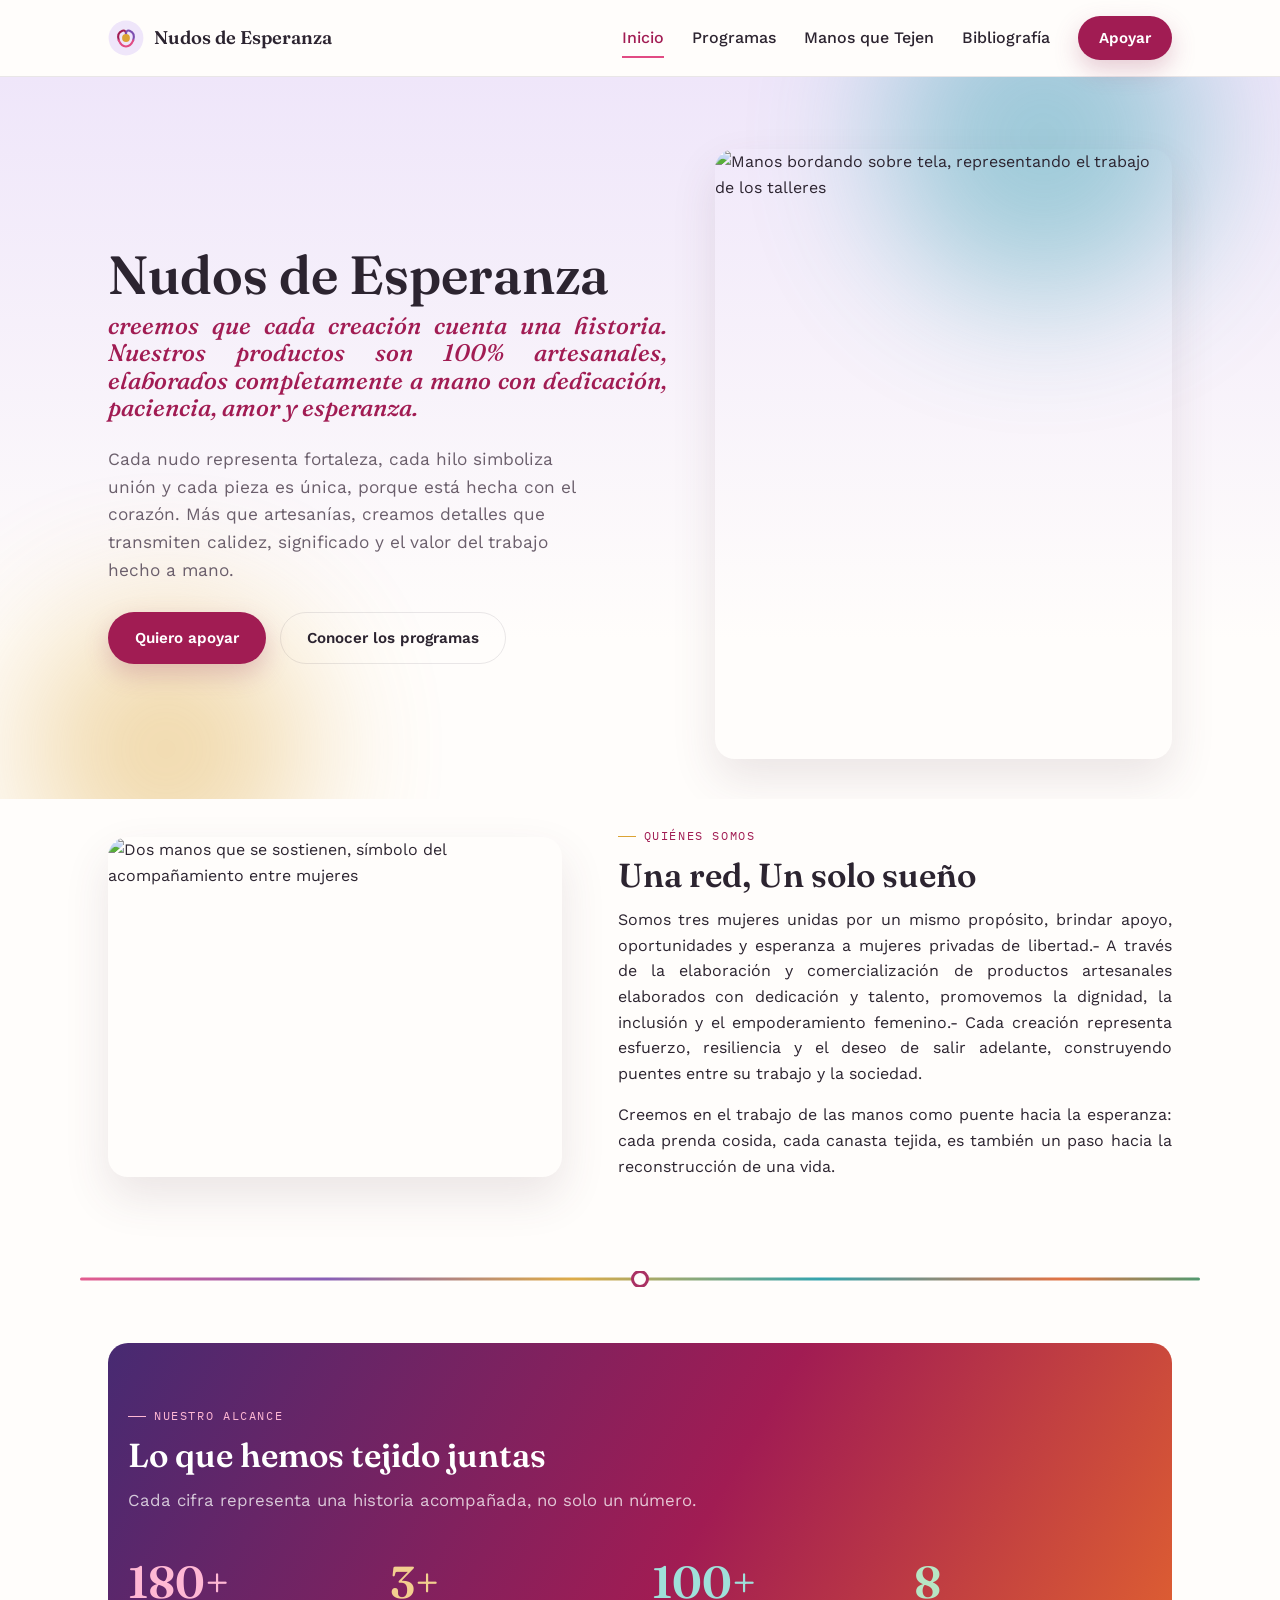
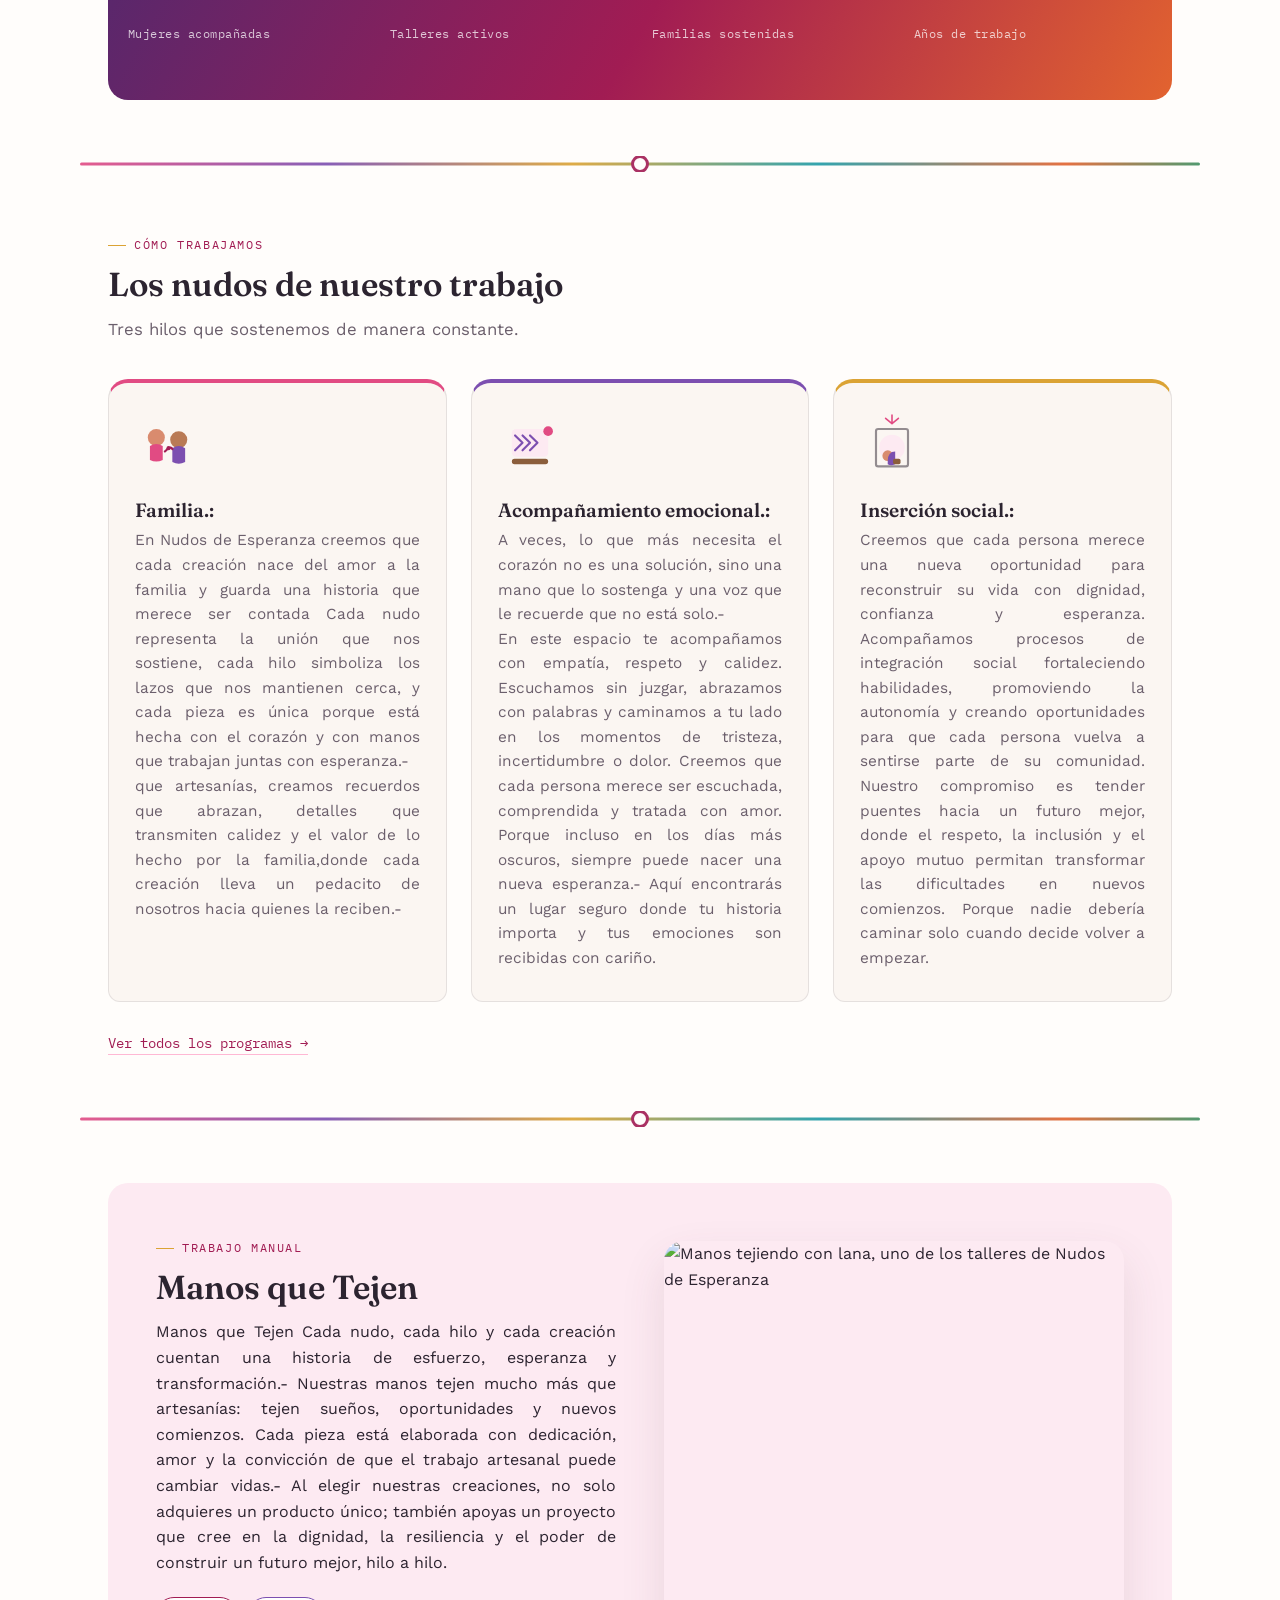
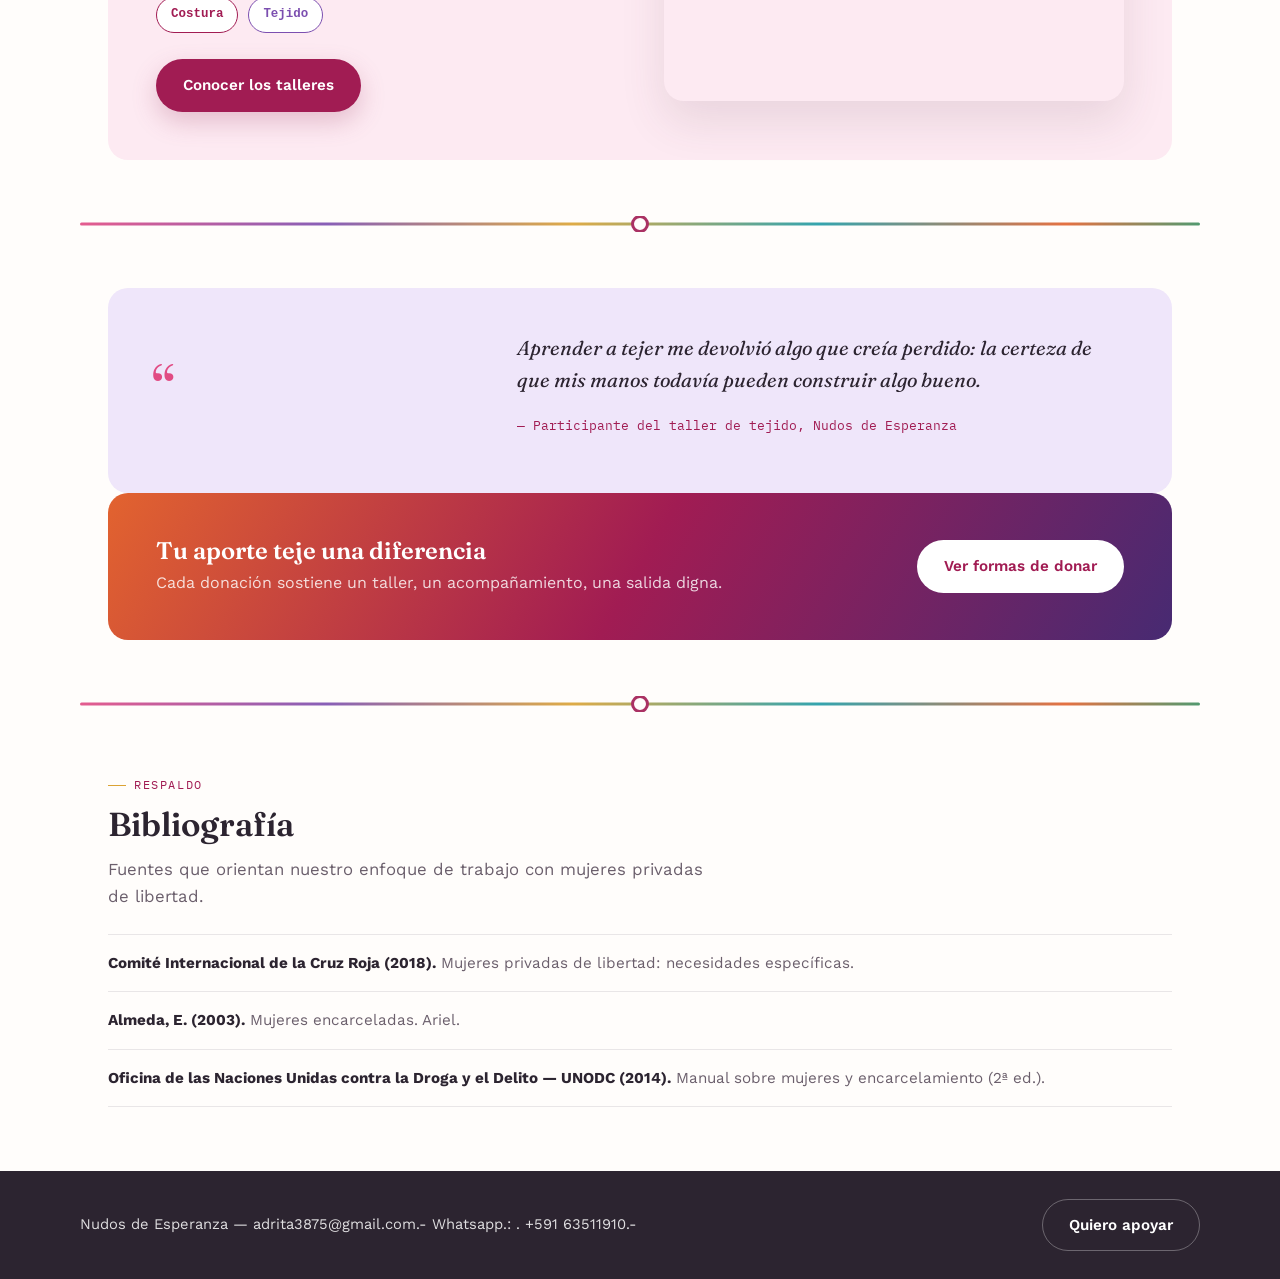
==== commit 59f08d0a: "se modifico algunas cosas" ====
--- a/index.html
+++ b/index.html
@@ -9,7 +9,7 @@
 <!-- SEO BASICO: titulo y descripcion que Google muestra en resultados -->
 <!-- ================================================================ -->
 <title>Nudos de Esperanza | Fundación para mujeres privadas de libertad en Bolivia</title>
-<meta name="description" content="Nudos de Esperanza acompaña a mujeres privadas de libertad en Bolivia con apoyo emocional, formación en oficios (costura, tejido, panadería) y reinserción familiar. Conoce nuestros programas y cómo apoyar.">
+<meta name="description" content="Nudos de Esperanza acompaña a mujeres privadas de libertad en Bolivia con apoyo emocional, formación en oficios (costura y tejido 100% Artesanal) y reinserción familiar. Conoce nuestros programas y cómo apoyar.">
 <meta name="language" content="es">
 <link rel="canonical" href="https://estarossaxd.github.io/nudos-de-esperanza/">
 
@@ -259,8 +259,6 @@
       <div class="manos-chips">
         <span class="manos-chip" style="--chip-color: var(--rosa-oscuro);">Costura</span>
         <span class="manos-chip" style="--chip-color: var(--morado);">Tejido</span>
-        <span class="manos-chip" style="--chip-color: var(--hilo-oscuro);">Panadería</span>
-        <span class="manos-chip" style="--chip-color: var(--turquesa-oscuro);">Bisutería</span>
       </div>
       <a href="manos.html" class="btn btn-primary">Conocer los talleres</a>
     </div>
